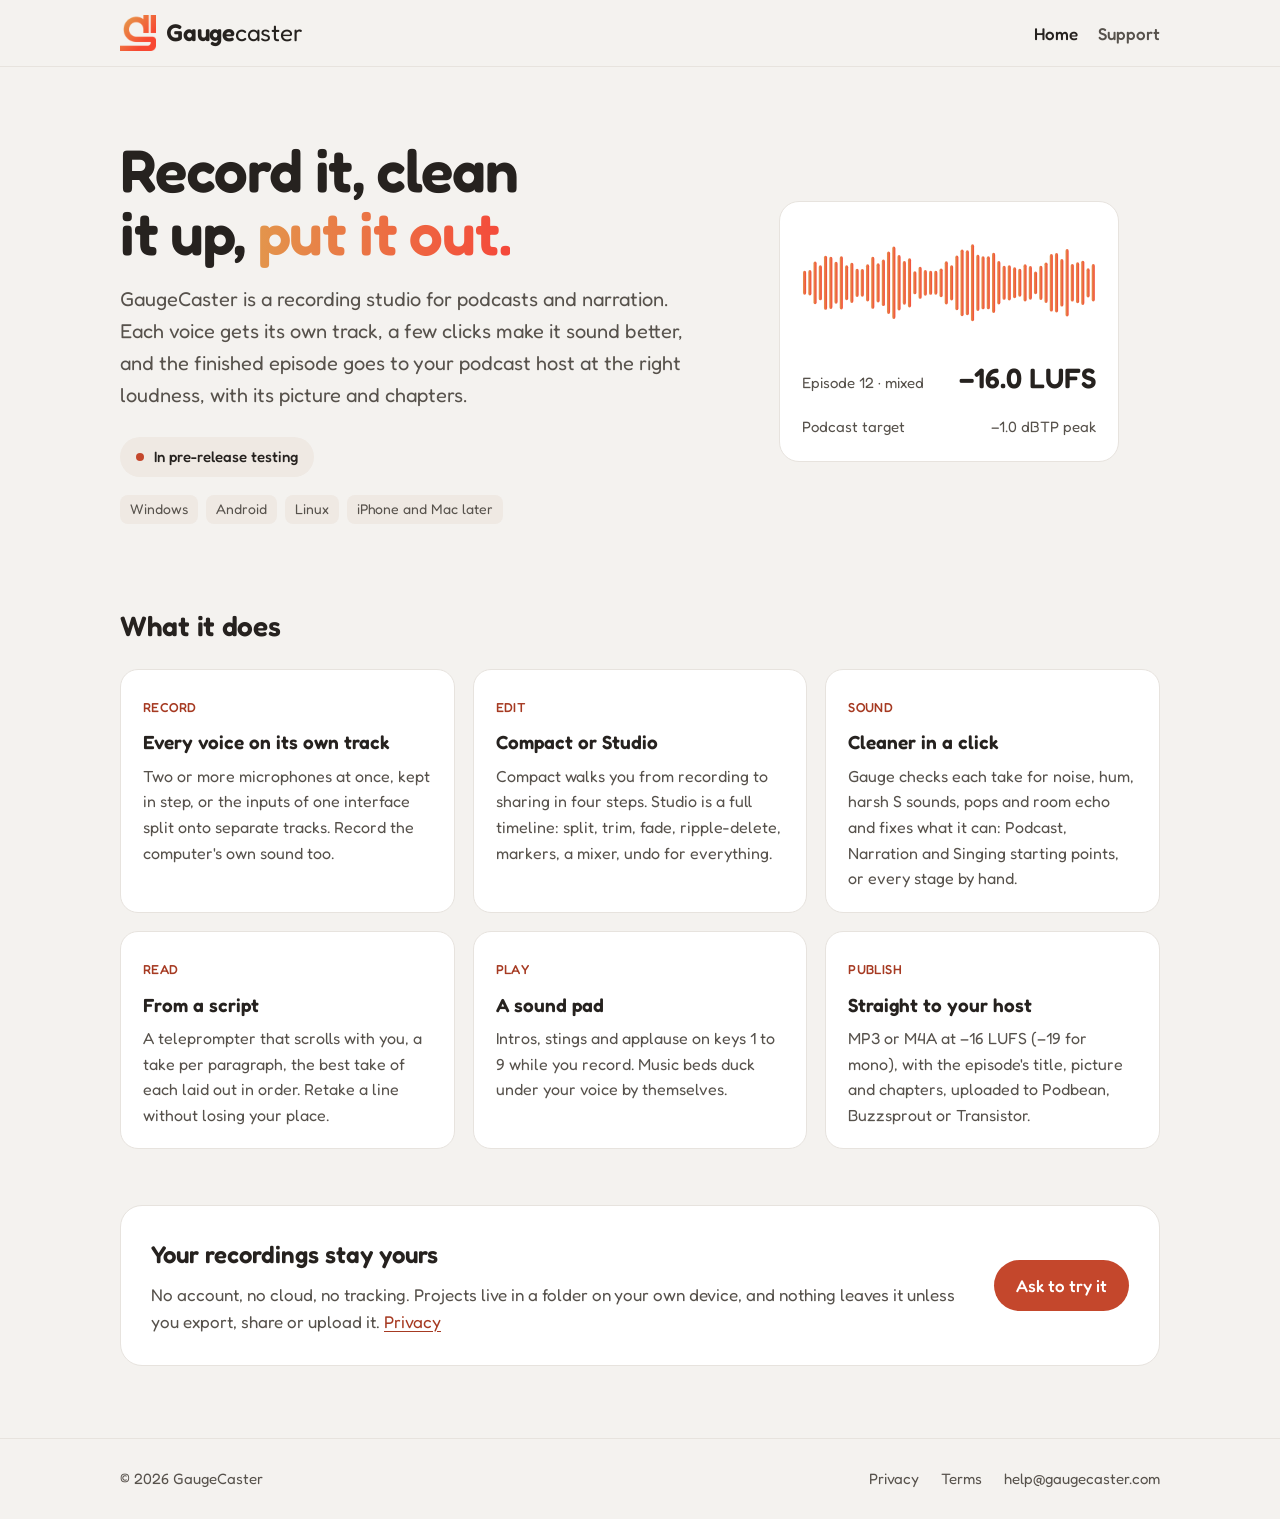
==== index.html @ e05e751f "GaugeCaster's website: home, privacy, terms, support Co-Authored-By: Claude Opus 5.5 <noreply@anthro" ====
<!doctype html>
<html lang="en">
<head>
<meta charset="utf-8">
<meta name="viewport" content="width=device-width, initial-scale=1, viewport-fit=cover">
<title>GaugeCaster</title>
<meta name="description" content="GaugeCaster records, edits and publishes podcasts and narration on Windows, Android and Linux.">
<meta name="color-scheme" content="light dark">
<meta name="theme-color" content="#F4F2EF" media="(prefers-color-scheme: light)">
<meta name="theme-color" content="#1F1C1A" media="(prefers-color-scheme: dark)">
<meta property="og:title" content="GaugeCaster">
<meta property="og:description" content="GaugeCaster records, edits and publishes podcasts and narration on Windows, Android and Linux.">
<meta property="og:image" content="https://www.gaugecaster.com/img/icon-512.png">
<link rel="icon" type="image/png" sizes="32x32" href="/img/favicon-32.png">
<link rel="apple-touch-icon" href="/img/apple-touch-icon.png">
<link rel="preload" href="/fonts/Fredoka-Medium.ttf" as="font" type="font/ttf" crossorigin>
<link rel="stylesheet" href="/style.css">
</head>
<body>
<header class="top">
  <div class="wrap top-row">
    <a class="brand" href="/" aria-label="GaugeCaster, home">
      <img src="/img/mark-96.png" width="36" height="36" alt="">
      <span class="word"><b>Gauge</b>caster</span>
    </a>
    <nav class="nav">
      <a href="/" data-nav="home" aria-current="page">Home</a>
      <a href="/support.html" data-nav="support">Support</a>
    </nav>
  </div>
</header>
<main class="wrap">
<section class="hero">
  <div>
    <h1>Record it, clean it up, <em>put it out.</em></h1>
    <p class="lede">GaugeCaster is a recording studio for podcasts and narration. Each voice gets its own track, a few clicks make it sound better, and the finished episode goes to your podcast host at the right loudness, with its picture and chapters.</p>
    <span class="status">In pre-release testing</span>
    <div class="platforms"><span>Windows</span><span>Android</span><span>Linux</span><span>iPhone and Mac later</span></div>
  </div>
  <div class="hero-art">
    <div class="meter">
      <svg viewBox="0 0 300 120" role="img" aria-label="A waveform of a voice track"><defs><linearGradient id="g" x1="0" x2="1"><stop offset="0" stop-color="#E3954C"/><stop offset="1" stop-color="#F5483A"/></linearGradient></defs><g fill="url(#g)"><rect x="1.0" y="47.8" width="3.2" height="24.4" rx="2"/><rect x="6.4" y="47.0" width="3.2" height="26.0" rx="2"/><rect x="11.7" y="38.3" width="3.2" height="43.5" rx="2"/><rect x="17.1" y="42.0" width="3.2" height="35.9" rx="2"/><rect x="22.4" y="32.3" width="3.2" height="55.3" rx="2"/><rect x="27.8" y="33.4" width="3.2" height="53.3" rx="2"/><rect x="33.1" y="38.5" width="3.2" height="42.9" rx="2"/><rect x="38.5" y="32.8" width="3.2" height="54.5" rx="2"/><rect x="43.9" y="42.2" width="3.2" height="35.5" rx="2"/><rect x="49.2" y="39.5" width="3.2" height="41.0" rx="2"/><rect x="54.6" y="45.6" width="3.2" height="28.8" rx="2"/><rect x="59.9" y="45.8" width="3.2" height="28.4" rx="2"/><rect x="65.3" y="41.1" width="3.2" height="37.9" rx="2"/><rect x="70.6" y="33.4" width="3.2" height="53.2" rx="2"/><rect x="76.0" y="40.1" width="3.2" height="39.9" rx="2"/><rect x="81.4" y="36.3" width="3.2" height="47.5" rx="2"/><rect x="86.7" y="28.1" width="3.2" height="63.8" rx="2"/><rect x="92.1" y="23.0" width="3.2" height="73.9" rx="2"/><rect x="97.4" y="31.6" width="3.2" height="56.7" rx="2"/><rect x="102.8" y="37.8" width="3.2" height="44.5" rx="2"/><rect x="108.1" y="34.9" width="3.2" height="50.3" rx="2"/><rect x="113.5" y="48.1" width="3.2" height="23.7" rx="2"/><rect x="118.9" y="43.6" width="3.2" height="32.8" rx="2"/><rect x="124.2" y="46.9" width="3.2" height="26.2" rx="2"/><rect x="129.6" y="47.8" width="3.2" height="24.5" rx="2"/><rect x="134.9" y="47.8" width="3.2" height="24.4" rx="2"/><rect x="140.3" y="45.3" width="3.2" height="29.4" rx="2"/><rect x="145.6" y="38.0" width="3.2" height="44.1" rx="2"/><rect x="151.0" y="42.0" width="3.2" height="36.0" rx="2"/><rect x="156.4" y="32.1" width="3.2" height="55.8" rx="2"/><rect x="161.7" y="25.9" width="3.2" height="68.2" rx="2"/><rect x="167.1" y="26.9" width="3.2" height="66.1" rx="2"/><rect x="172.4" y="20.7" width="3.2" height="78.6" rx="2"/><rect x="177.8" y="31.3" width="3.2" height="57.5" rx="2"/><rect x="183.1" y="32.8" width="3.2" height="54.3" rx="2"/><rect x="188.5" y="33.0" width="3.2" height="54.1" rx="2"/><rect x="193.9" y="29.3" width="3.2" height="61.4" rx="2"/><rect x="199.2" y="37.8" width="3.2" height="44.3" rx="2"/><rect x="204.6" y="42.7" width="3.2" height="34.7" rx="2"/><rect x="209.9" y="42.0" width="3.2" height="36.1" rx="2"/><rect x="215.3" y="44.1" width="3.2" height="31.7" rx="2"/><rect x="220.6" y="45.6" width="3.2" height="28.7" rx="2"/><rect x="226.0" y="41.0" width="3.2" height="38.0" rx="2"/><rect x="231.4" y="42.8" width="3.2" height="34.5" rx="2"/><rect x="236.7" y="48.4" width="3.2" height="23.2" rx="2"/><rect x="242.1" y="42.6" width="3.2" height="34.9" rx="2"/><rect x="247.4" y="39.2" width="3.2" height="41.5" rx="2"/><rect x="252.8" y="30.7" width="3.2" height="58.7" rx="2"/><rect x="258.1" y="29.7" width="3.2" height="60.5" rx="2"/><rect x="263.5" y="35.7" width="3.2" height="48.6" rx="2"/><rect x="268.9" y="25.6" width="3.2" height="68.8" rx="2"/><rect x="274.2" y="40.7" width="3.2" height="38.5" rx="2"/><rect x="279.6" y="39.0" width="3.2" height="41.9" rx="2"/><rect x="284.9" y="37.4" width="3.2" height="45.2" rx="2"/><rect x="290.3" y="45.2" width="3.2" height="29.7" rx="2"/><rect x="295.6" y="40.9" width="3.2" height="38.2" rx="2"/></g></svg>
      <div class="row"><span>Episode 12 · mixed</span><span class="lufs">−16.0 LUFS</span></div>
      <div class="row"><span>Podcast target</span><span>−1.0 dBTP peak</span></div>
    </div>
  </div>
</section>

<h2 class="section-title">What it does</h2>
<div class="features">
  <div class="feature">
    <span class="tag">Record</span>
    <h3>Every voice on its own track</h3>
    <p>Two or more microphones at once, kept in step, or the inputs of one interface split onto separate tracks. Record the computer's own sound too.</p>
  </div>
  <div class="feature">
    <span class="tag">Edit</span>
    <h3>Compact or Studio</h3>
    <p>Compact walks you from recording to sharing in four steps. Studio is a full timeline: split, trim, fade, ripple-delete, markers, a mixer, undo for everything.</p>
  </div>
  <div class="feature">
    <span class="tag">Sound</span>
    <h3>Cleaner in a click</h3>
    <p>Gauge checks each take for noise, hum, harsh S sounds, pops and room echo and fixes what it can: Podcast, Narration and Singing starting points, or every stage by hand.</p>
  </div>
  <div class="feature">
    <span class="tag">Read</span>
    <h3>From a script</h3>
    <p>A teleprompter that scrolls with you, a take per paragraph, the best take of each laid out in order. Retake a line without losing your place.</p>
  </div>
  <div class="feature">
    <span class="tag">Play</span>
    <h3>A sound pad</h3>
    <p>Intros, stings and applause on keys 1 to 9 while you record. Music beds duck under your voice by themselves.</p>
  </div>
  <div class="feature">
    <span class="tag">Publish</span>
    <h3>Straight to your host</h3>
    <p>MP3 or M4A at −16 LUFS (−19 for mono), with the episode's title, picture and chapters, uploaded to Podbean, Buzzsprout or Transistor.</p>
  </div>
</div>

<section class="band">
  <div>
    <h2>Your recordings stay yours</h2>
    <p>No account, no cloud, no tracking. Projects live in a folder on your own device, and nothing leaves it unless you export, share or upload it. <a href="/privacy.html">Privacy</a></p>
  </div>
  <a class="button" href="/support.html">Ask to try it</a>
</section>

</main>
<footer class="foot">
  <div class="wrap foot-row">
    <span>© 2026 GaugeCaster</span>
    <nav>
      <a href="/privacy.html" data-nav="privacy">Privacy</a>
      <a href="/terms.html" data-nav="terms">Terms</a>
      <a href="/support.html">help@gaugecaster.com</a>
    </nav>
  </div>
</footer>
</body>
</html>
---- style.css ----
/* GaugeCaster's site: the app's own type (Fredoka) and colours (the warm
   neutrals of Gauge light, the logo's orange), light and dark. */

@font-face { font-family: Fredoka; src: url(/fonts/Fredoka-Regular.ttf) format("truetype"); font-weight: 400; font-display: swap; }
@font-face { font-family: Fredoka; src: url(/fonts/Fredoka-Medium.ttf) format("truetype"); font-weight: 500; font-display: swap; }
@font-face { font-family: Fredoka; src: url(/fonts/Fredoka-SemiBold.ttf) format("truetype"); font-weight: 600; font-display: swap; }

:root {
  --page: #F4F2EF;
  --card: #FFFFFF;
  --line: #E7E3DE;
  --ink: #26221F;
  --muted: #57524C;
  --brand: #C4472C;
  --brand-ink: #A63A22;
  --glow-a: #E3954C;
  --glow-b: #F5483A;
  --wave: #E2D9D0;
  --chip: #EFE9E3;
  color-scheme: light;
}
@media (prefers-color-scheme: dark) {
  :root {
    --page: #1F1C1A;
    --card: #2A2623;
    --line: #3A3531;
    --ink: #F4EFEA;
    --muted: #BDB4AB;
    --brand: #F2A065;
    --brand-ink: #F7B583;
    --wave: #3D3631;
    --chip: #34302C;
    color-scheme: dark;
  }
}

* { box-sizing: border-box; }
html { -webkit-text-size-adjust: 100%; }
body {
  margin: 0;
  background: var(--page);
  color: var(--ink);
  font: 400 17px/1.6 Fredoka, "Segoe UI", system-ui, -apple-system, Roboto, sans-serif;
  padding-top: env(safe-area-inset-top, 0px);
  padding-bottom: env(safe-area-inset-bottom, 0px);
}
img { max-width: 100%; height: auto; }
a { color: var(--brand-ink); text-underline-offset: 3px; }
a:hover { color: var(--brand); }

.wrap {
  width: 100%;
  max-width: 1080px;
  margin: 0 auto;
  padding-left: max(20px, env(safe-area-inset-left, 0px));
  padding-right: max(20px, env(safe-area-inset-right, 0px));
}

/* Header and footer */
.top { border-bottom: 1px solid var(--line); }
.top-row { display: flex; align-items: center; justify-content: space-between; gap: 16px; padding-block: 14px; }
.brand { display: flex; align-items: center; gap: 10px; text-decoration: none; color: var(--ink); }
.word { font-size: 24px; font-weight: 400; letter-spacing: -0.01em; }
.word b { font-weight: 600; }
.nav { display: flex; gap: 20px; font-weight: 500; }
.nav a, .foot a { text-decoration: none; color: var(--muted); }
.nav a:hover, .foot a:hover { color: var(--ink); }
.nav a[aria-current], .foot a[aria-current] { color: var(--ink); }
.foot { border-top: 1px solid var(--line); margin-top: 72px; color: var(--muted); font-size: 15px; }
.foot-row { display: flex; flex-wrap: wrap; justify-content: space-between; gap: 12px 24px; padding-block: 28px; }
.foot nav { display: flex; flex-wrap: wrap; gap: 8px 22px; }

/* Home */
.hero { display: grid; grid-template-columns: minmax(0, 1.15fr) minmax(0, 0.85fr); gap: 48px; align-items: center; padding-block: 72px 56px; }
.hero h1 { font-size: clamp(38px, 6vw, 60px); line-height: 1.05; font-weight: 600; letter-spacing: -0.02em; margin: 0 0 18px; text-wrap: balance; }
.hero h1 em { font-style: normal; background: linear-gradient(90deg, var(--glow-a), var(--glow-b)); -webkit-background-clip: text; background-clip: text; color: transparent; }
.lede { font-size: 20px; color: var(--muted); max-width: 34em; margin: 0 0 26px; }
.status { display: inline-flex; align-items: center; gap: 10px; background: var(--chip); border-radius: 999px; padding: 8px 16px; font-weight: 500; font-size: 15px; }
.status::before { content: ""; width: 8px; height: 8px; border-radius: 50%; background: var(--brand); }
.hero-art { justify-self: center; width: min(100%, 340px); }

.meter { background: var(--card); border: 1px solid var(--line); border-radius: 20px; padding: 22px; }
.meter svg { display: block; width: 100%; height: auto; }
.meter .row { display: flex; justify-content: space-between; align-items: baseline; margin-top: 14px; font-size: 15px; color: var(--muted); }
.meter .lufs { font-size: 28px; font-weight: 600; color: var(--ink); font-variant-numeric: tabular-nums; }

.section-title { font-size: 28px; font-weight: 600; margin: 24px 0 20px; letter-spacing: -0.01em; }
.features { display: grid; grid-template-columns: repeat(3, minmax(0, 1fr)); gap: 18px; }
.feature { background: var(--card); border: 1px solid var(--line); border-radius: 18px; padding: 22px 22px 20px; min-width: 0; }
.feature h3 { margin: 0 0 6px; font-size: 19px; font-weight: 600; }
.feature p { margin: 0; color: var(--muted); font-size: 16px; }
.feature .tag { display: inline-block; font-size: 13px; font-weight: 500; letter-spacing: 0.03em; text-transform: uppercase; color: var(--brand-ink); margin-bottom: 10px; }

.band { margin-top: 56px; background: var(--card); border: 1px solid var(--line); border-radius: 22px; padding: 30px; display: grid; grid-template-columns: minmax(0, 1fr) auto; gap: 20px 32px; align-items: center; }
.band h2 { margin: 0 0 6px; font-size: 24px; font-weight: 600; }
.band p { margin: 0; color: var(--muted); }
.button { display: inline-block; text-decoration: none; background: var(--brand); color: #fff; font-weight: 500; padding: 12px 22px; border-radius: 999px; white-space: nowrap; }
.button:hover { color: #fff; filter: brightness(1.08); }
@media (prefers-color-scheme: dark) { .button, .button:hover { color: #241510; } }

.platforms { display: flex; flex-wrap: wrap; gap: 8px; margin-top: 18px; }
.platforms span { background: var(--chip); border-radius: 8px; padding: 3px 10px; font-size: 14px; color: var(--muted); }

/* Documents: privacy, terms, support */
.doc { max-width: 44em; padding-top: 48px; }
.doc h1 { font-size: clamp(32px, 5vw, 44px); font-weight: 600; letter-spacing: -0.02em; margin: 0 0 8px; }
.doc h2 { font-size: 21px; font-weight: 600; margin: 34px 0 6px; }
.doc p, .doc li { color: var(--ink); }
.doc .updated, .doc .draft { color: var(--muted); font-size: 15px; }
.doc .draft { background: var(--chip); border-radius: 12px; padding: 12px 16px; }
.doc ul { padding-left: 1.2em; }
.doc li { margin: 4px 0; }
.mail { font-size: 24px; font-weight: 500; }

@media (max-width: 820px) {
  .hero { grid-template-columns: minmax(0, 1fr); padding-block: 44px 32px; gap: 32px; }
  .hero-art { justify-self: stretch; width: 100%; }
  .features { grid-template-columns: minmax(0, 1fr); }
  .band { grid-template-columns: minmax(0, 1fr); }
}
@media (max-width: 420px) {
  .word { font-size: 21px; }
  .nav { gap: 14px; }
}
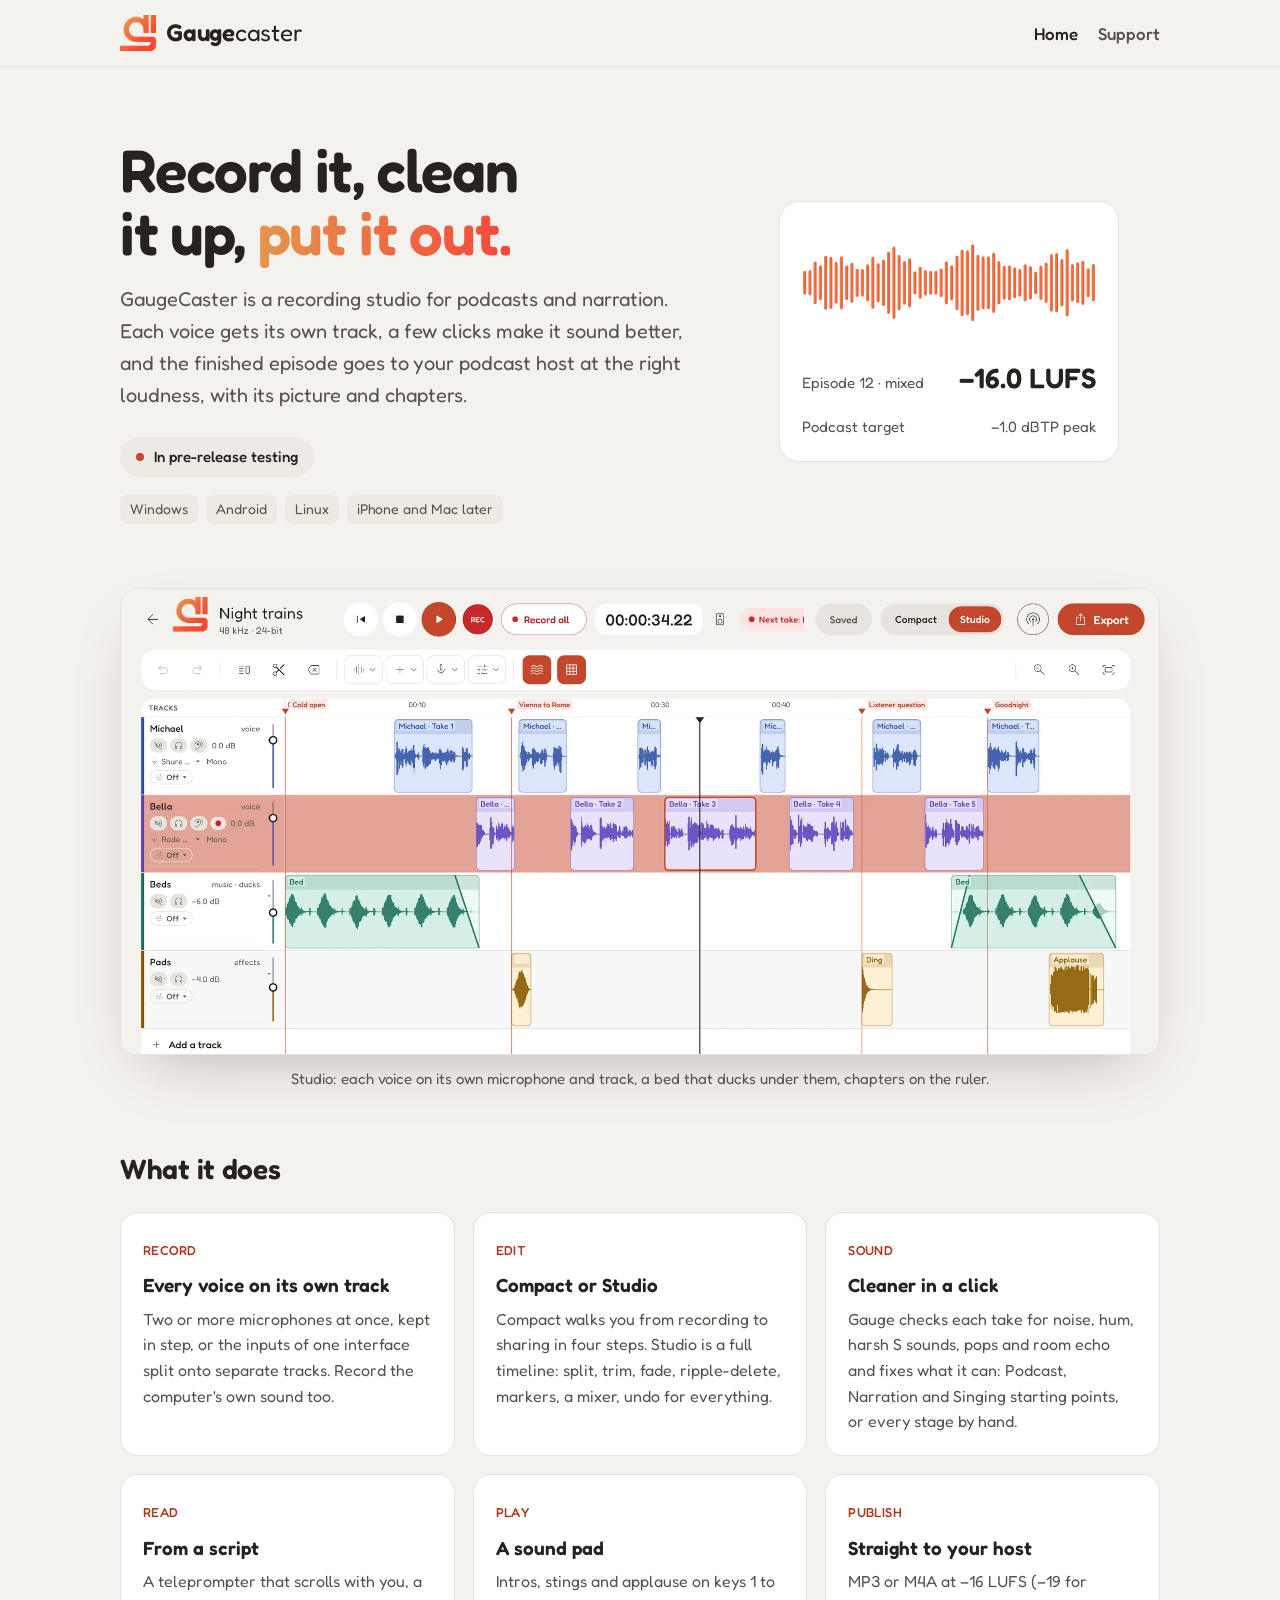
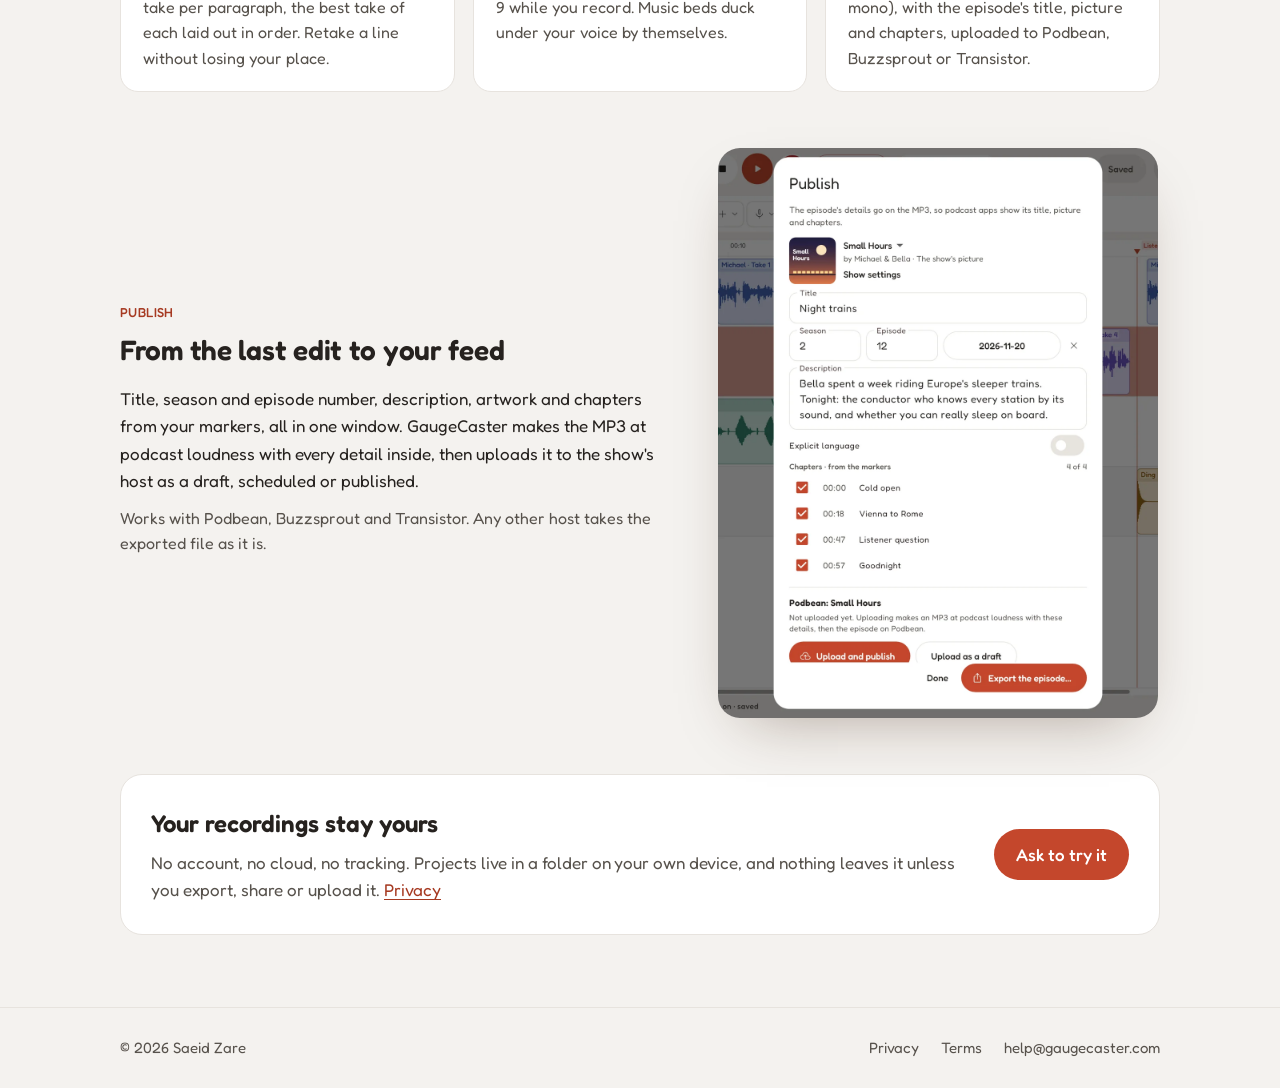
==== commit 92fdfd3b: "Screenshots of Studio and Publish; Saeid Zare as the maker Co-Authored-By: Claude Opus 5.5 <noreply@" ====
--- a/index.html
+++ b/index.html
@@ -46,6 +46,11 @@
   </div>
 </section>
 
+<figure class="shot">
+  <img src="/img/studio.webp" width="2000" height="896" alt="GaugeCaster's Studio view: a two-person episode on four tracks, Michael and Bella on their own microphones, a music bed that ducks under them, sound pad hits, and chapters on the ruler.">
+  <figcaption>Studio: each voice on its own microphone and track, a bed that ducks under them, chapters on the ruler.</figcaption>
+</figure>
+
 <h2 class="section-title">What it does</h2>
 <div class="features">
   <div class="feature">
@@ -80,6 +85,16 @@
   </div>
 </div>
 
+<section class="split">
+  <div class="split-text">
+    <span class="tag">Publish</span>
+    <h2>From the last edit to your feed</h2>
+    <p>Title, season and episode number, description, artwork and chapters from your markers, all in one window. GaugeCaster makes the MP3 at podcast loudness with every detail inside, then uploads it to the show's host as a draft, scheduled or published.</p>
+    <p class="muted">Works with Podbean, Buzzsprout and Transistor. Any other host takes the exported file as it is.</p>
+  </div>
+  <img class="split-shot" src="/img/publish.webp" width="1100" height="1424" alt="The Publish window: the show's picture, the episode's title, season, number, date and description, four chapters ticked, and Upload and publish to Podbean.">
+</section>
+
 <section class="band">
   <div>
     <h2>Your recordings stay yours</h2>
@@ -91,7 +106,7 @@
 </main>
 <footer class="foot">
   <div class="wrap foot-row">
-    <span>© 2026 GaugeCaster</span>
+    <span>© 2026 Saeid Zare</span>
     <nav>
       <a href="/privacy.html" data-nav="privacy">Privacy</a>
       <a href="/terms.html" data-nav="terms">Terms</a>
--- a/style.css
+++ b/style.css
@@ -101,6 +101,17 @@
 .platforms { display: flex; flex-wrap: wrap; gap: 8px; margin-top: 18px; }
 .platforms span { background: var(--chip); border-radius: 8px; padding: 3px 10px; font-size: 14px; color: var(--muted); }
 
+/* Screenshots */
+.shot { margin: 8px 0 56px; }
+.shot img { display: block; width: 100%; height: auto; border-radius: 16px; border: 1px solid var(--line); box-shadow: 0 24px 60px -28px rgba(60, 30, 10, 0.35); }
+.shot figcaption { color: var(--muted); font-size: 15px; margin-top: 12px; text-align: center; }
+.split { margin-top: 56px; display: grid; grid-template-columns: minmax(0, 1fr) minmax(0, 0.8fr); gap: 40px; align-items: center; }
+.split h2 { font-size: 28px; font-weight: 600; margin: 4px 0 12px; letter-spacing: -0.01em; text-wrap: balance; }
+.split p { margin: 0 0 12px; }
+.split .muted { color: var(--muted); font-size: 16px; }
+.split .tag { font-size: 13px; font-weight: 500; letter-spacing: 0.03em; text-transform: uppercase; color: var(--brand-ink); }
+.split-shot { width: 100%; max-width: 440px; justify-self: center; height: auto; border-radius: 22px; box-shadow: 0 24px 60px -28px rgba(60, 30, 10, 0.4); }
+
 /* Documents: privacy, terms, support */
 .doc { max-width: 44em; padding-top: 48px; }
 .doc h1 { font-size: clamp(32px, 5vw, 44px); font-weight: 600; letter-spacing: -0.02em; margin: 0 0 8px; }
@@ -117,6 +128,7 @@
   .hero-art { justify-self: stretch; width: 100%; }
   .features { grid-template-columns: minmax(0, 1fr); }
   .band { grid-template-columns: minmax(0, 1fr); }
+  .split { grid-template-columns: minmax(0, 1fr); }
 }
 @media (max-width: 420px) {
   .word { font-size: 21px; }
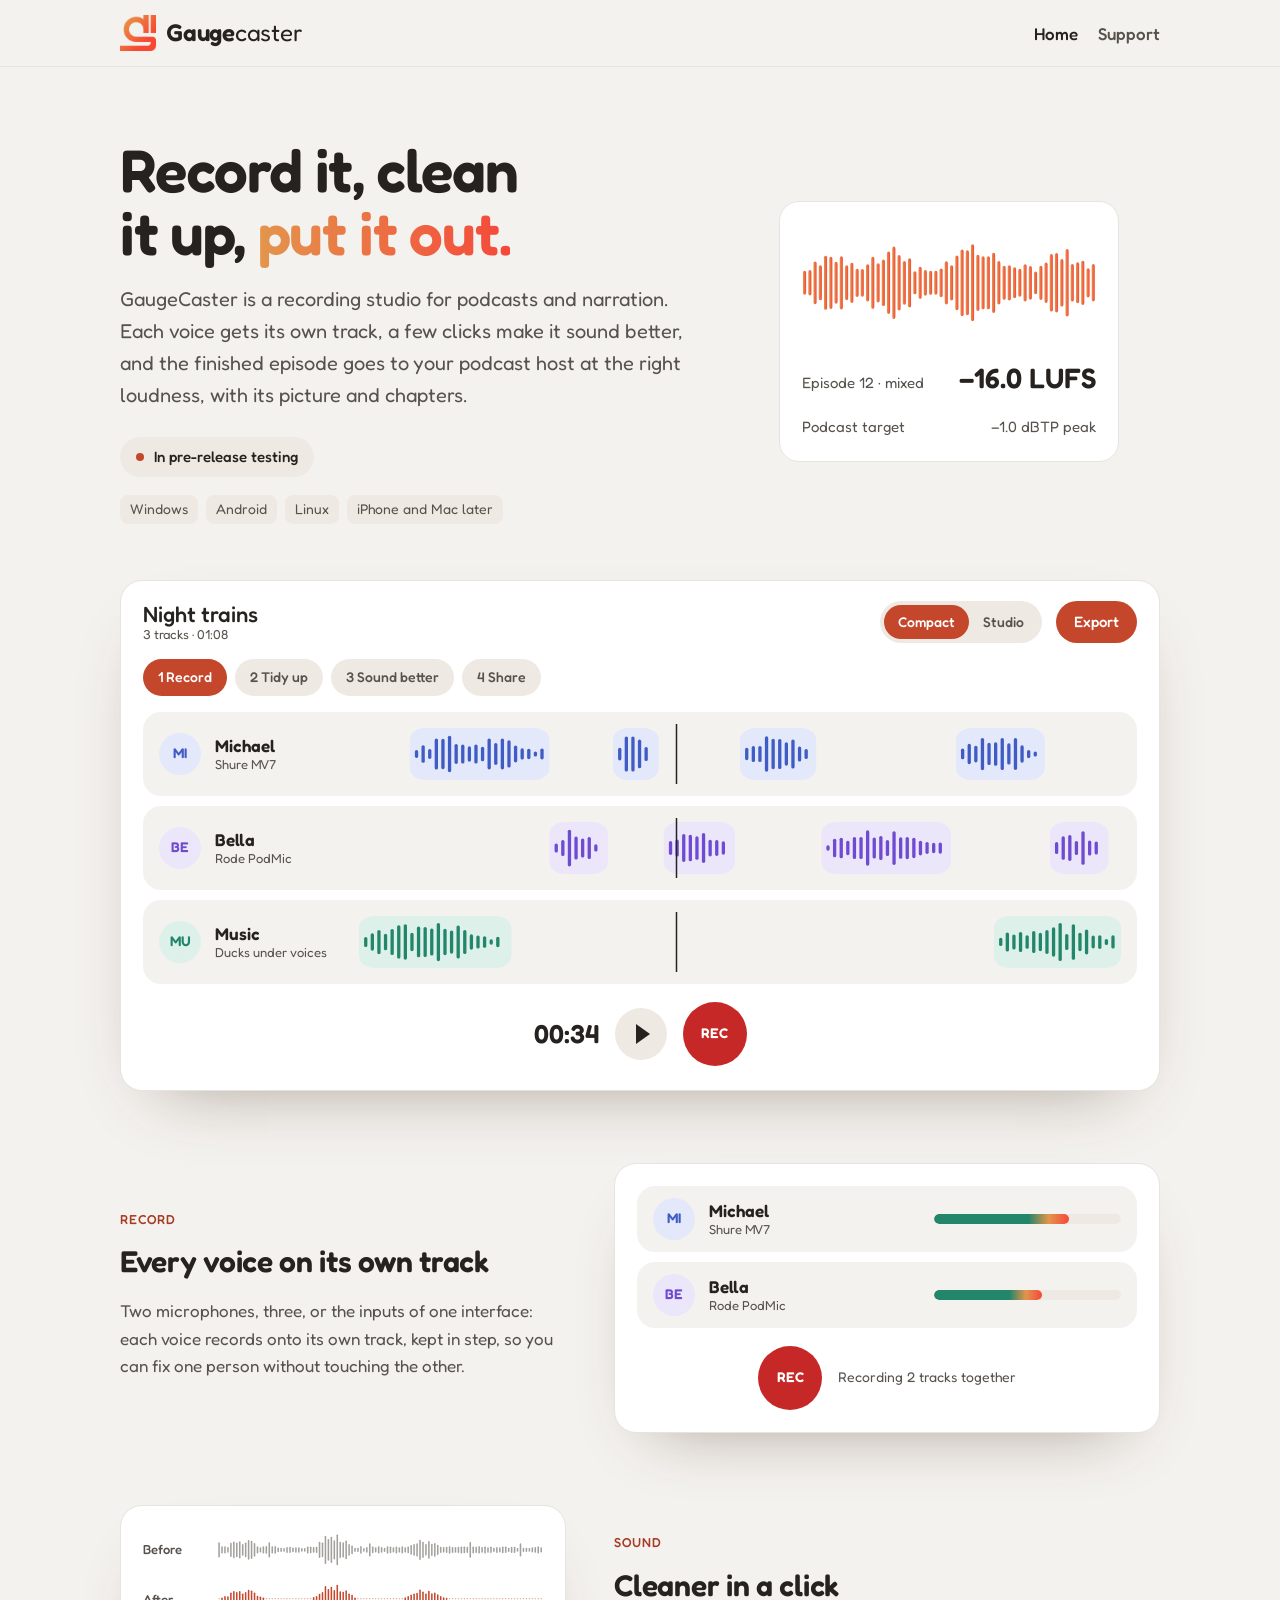
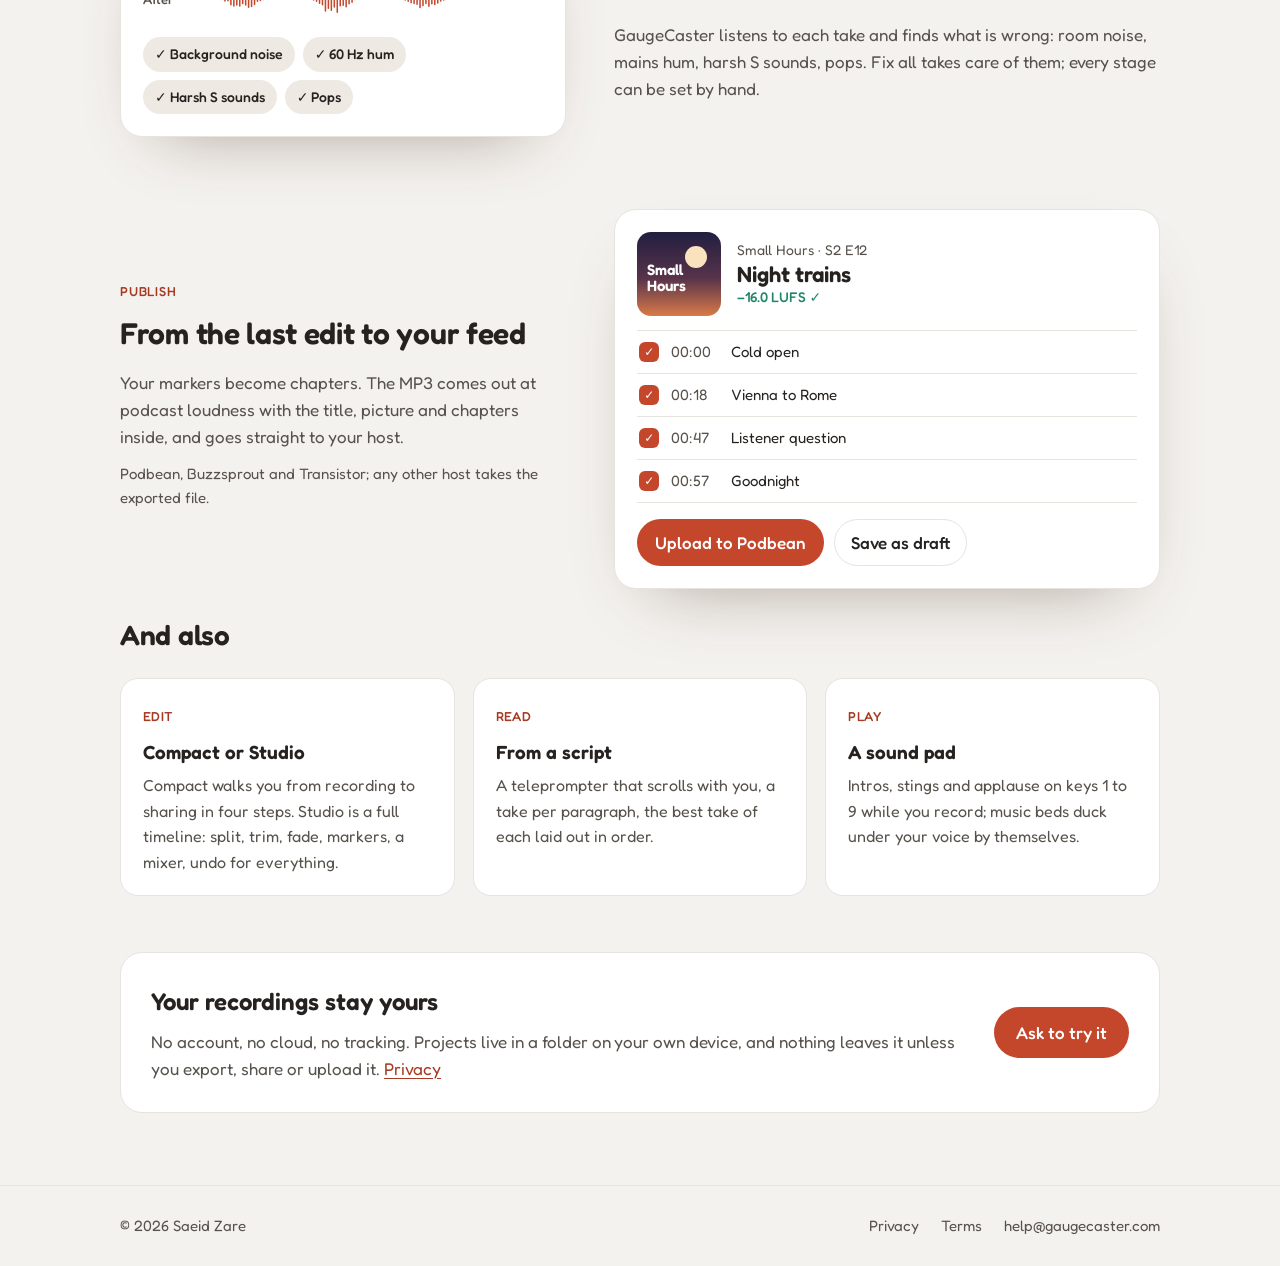
==== commit 307a0131: "Drawn pictures of the app instead of screenshots; Compact first; scroll effects Co-Authored-By: Clau" ====
--- a/index.html
+++ b/index.html
@@ -15,6 +15,7 @@
 <link rel="apple-touch-icon" href="/img/apple-touch-icon.png">
 <link rel="preload" href="/fonts/Fredoka-Medium.ttf" as="font" type="font/ttf" crossorigin>
 <link rel="stylesheet" href="/style.css">
+<script>document.documentElement.classList.add('js');</script>
 </head>
 <body>
 <header class="top">
@@ -40,62 +41,81 @@
   <div class="hero-art">
     <div class="meter">
       <svg viewBox="0 0 300 120" role="img" aria-label="A waveform of a voice track"><defs><linearGradient id="g" x1="0" x2="1"><stop offset="0" stop-color="#E3954C"/><stop offset="1" stop-color="#F5483A"/></linearGradient></defs><g fill="url(#g)"><rect x="1.0" y="47.8" width="3.2" height="24.4" rx="2"/><rect x="6.4" y="47.0" width="3.2" height="26.0" rx="2"/><rect x="11.7" y="38.3" width="3.2" height="43.5" rx="2"/><rect x="17.1" y="42.0" width="3.2" height="35.9" rx="2"/><rect x="22.4" y="32.3" width="3.2" height="55.3" rx="2"/><rect x="27.8" y="33.4" width="3.2" height="53.3" rx="2"/><rect x="33.1" y="38.5" width="3.2" height="42.9" rx="2"/><rect x="38.5" y="32.8" width="3.2" height="54.5" rx="2"/><rect x="43.9" y="42.2" width="3.2" height="35.5" rx="2"/><rect x="49.2" y="39.5" width="3.2" height="41.0" rx="2"/><rect x="54.6" y="45.6" width="3.2" height="28.8" rx="2"/><rect x="59.9" y="45.8" width="3.2" height="28.4" rx="2"/><rect x="65.3" y="41.1" width="3.2" height="37.9" rx="2"/><rect x="70.6" y="33.4" width="3.2" height="53.2" rx="2"/><rect x="76.0" y="40.1" width="3.2" height="39.9" rx="2"/><rect x="81.4" y="36.3" width="3.2" height="47.5" rx="2"/><rect x="86.7" y="28.1" width="3.2" height="63.8" rx="2"/><rect x="92.1" y="23.0" width="3.2" height="73.9" rx="2"/><rect x="97.4" y="31.6" width="3.2" height="56.7" rx="2"/><rect x="102.8" y="37.8" width="3.2" height="44.5" rx="2"/><rect x="108.1" y="34.9" width="3.2" height="50.3" rx="2"/><rect x="113.5" y="48.1" width="3.2" height="23.7" rx="2"/><rect x="118.9" y="43.6" width="3.2" height="32.8" rx="2"/><rect x="124.2" y="46.9" width="3.2" height="26.2" rx="2"/><rect x="129.6" y="47.8" width="3.2" height="24.5" rx="2"/><rect x="134.9" y="47.8" width="3.2" height="24.4" rx="2"/><rect x="140.3" y="45.3" width="3.2" height="29.4" rx="2"/><rect x="145.6" y="38.0" width="3.2" height="44.1" rx="2"/><rect x="151.0" y="42.0" width="3.2" height="36.0" rx="2"/><rect x="156.4" y="32.1" width="3.2" height="55.8" rx="2"/><rect x="161.7" y="25.9" width="3.2" height="68.2" rx="2"/><rect x="167.1" y="26.9" width="3.2" height="66.1" rx="2"/><rect x="172.4" y="20.7" width="3.2" height="78.6" rx="2"/><rect x="177.8" y="31.3" width="3.2" height="57.5" rx="2"/><rect x="183.1" y="32.8" width="3.2" height="54.3" rx="2"/><rect x="188.5" y="33.0" width="3.2" height="54.1" rx="2"/><rect x="193.9" y="29.3" width="3.2" height="61.4" rx="2"/><rect x="199.2" y="37.8" width="3.2" height="44.3" rx="2"/><rect x="204.6" y="42.7" width="3.2" height="34.7" rx="2"/><rect x="209.9" y="42.0" width="3.2" height="36.1" rx="2"/><rect x="215.3" y="44.1" width="3.2" height="31.7" rx="2"/><rect x="220.6" y="45.6" width="3.2" height="28.7" rx="2"/><rect x="226.0" y="41.0" width="3.2" height="38.0" rx="2"/><rect x="231.4" y="42.8" width="3.2" height="34.5" rx="2"/><rect x="236.7" y="48.4" width="3.2" height="23.2" rx="2"/><rect x="242.1" y="42.6" width="3.2" height="34.9" rx="2"/><rect x="247.4" y="39.2" width="3.2" height="41.5" rx="2"/><rect x="252.8" y="30.7" width="3.2" height="58.7" rx="2"/><rect x="258.1" y="29.7" width="3.2" height="60.5" rx="2"/><rect x="263.5" y="35.7" width="3.2" height="48.6" rx="2"/><rect x="268.9" y="25.6" width="3.2" height="68.8" rx="2"/><rect x="274.2" y="40.7" width="3.2" height="38.5" rx="2"/><rect x="279.6" y="39.0" width="3.2" height="41.9" rx="2"/><rect x="284.9" y="37.4" width="3.2" height="45.2" rx="2"/><rect x="290.3" y="45.2" width="3.2" height="29.7" rx="2"/><rect x="295.6" y="40.9" width="3.2" height="38.2" rx="2"/></g></svg>
-      <div class="row"><span>Episode 12 · mixed</span><span class="lufs">−16.0 LUFS</span></div>
-      <div class="row"><span>Podcast target</span><span>−1.0 dBTP peak</span></div>
+      <div class="row-m"><span>Episode 12 · mixed</span><span class="lufs-big">−16.0 LUFS</span></div>
+      <div class="row-m"><span>Podcast target</span><span>−1.0 dBTP peak</span></div>
     </div>
   </div>
 </section>
 
-<figure class="shot">
-  <img src="/img/studio.webp" width="2000" height="896" alt="GaugeCaster's Studio view: a two-person episode on four tracks, Michael and Bella on their own microphones, a music bed that ducks under them, sound pad hits, and chapters on the ruler.">
-  <figcaption>Studio: each voice on its own microphone and track, a bed that ducks under them, chapters on the ruler.</figcaption>
+<figure class="mock mock-compact mock-hero-shot reveal" role="img" aria-label="A drawing of GaugeCaster's Compact view: four steps, Michael, Bella and the music on their own tracks, and the player with REC.">
+  <div class="bar"><span class="title"><b>Night trains</b><small>3 tracks · 01:08</small></span><span class="views"><span class="on">Compact</span><span>Studio</span></span><span class="export">Export</span></div>
+  <div class="steps"><span class="on">1 Record</span><span>2 Tidy up</span><span>3 Sound better</span><span>4 Share</span></div>
+  <div class="row v1"><span class="avatar">MI</span><span class="who"><b>Michael</b><small>Shure MV7</small></span><svg class="row-wave" viewBox="0 0 600 60" preserveAspectRatio="none" aria-hidden="true"><g class="v1"><rect class="clip" x="40" y="4" width="110" height="52" rx="12"/><g class="wave"><rect x="44.0" y="26.1" width="2.6" height="7.8" rx="1.6"/><rect x="49.2" y="21.2" width="2.6" height="17.6" rx="1.6"/><rect x="54.4" y="25.0" width="2.6" height="9.9" rx="1.6"/><rect x="59.6" y="14.4" width="2.6" height="31.2" rx="1.6"/><rect x="64.8" y="14.8" width="2.6" height="30.4" rx="1.6"/><rect x="70.0" y="11.7" width="2.6" height="36.5" rx="1.6"/><rect x="75.2" y="20.0" width="2.6" height="19.9" rx="1.6"/><rect x="80.4" y="20.6" width="2.6" height="18.9" rx="1.6"/><rect x="85.6" y="22.3" width="2.6" height="15.4" rx="1.6"/><rect x="90.8" y="20.5" width="2.6" height="19.0" rx="1.6"/><rect x="96.0" y="22.8" width="2.6" height="14.5" rx="1.6"/><rect x="101.2" y="14.6" width="2.6" height="30.8" rx="1.6"/><rect x="106.4" y="19.1" width="2.6" height="21.8" rx="1.6"/><rect x="111.6" y="14.6" width="2.6" height="30.8" rx="1.6"/><rect x="116.8" y="16.3" width="2.6" height="27.3" rx="1.6"/><rect x="122.0" y="21.6" width="2.6" height="16.8" rx="1.6"/><rect x="127.2" y="24.3" width="2.6" height="11.3" rx="1.6"/><rect x="132.4" y="24.7" width="2.6" height="10.5" rx="1.6"/><rect x="137.6" y="27.4" width="2.6" height="5.2" rx="1.6"/><rect x="142.8" y="24.6" width="2.6" height="10.8" rx="1.6"/></g><rect class="clip" x="200" y="4" width="36" height="52" rx="12"/><g class="wave"><rect x="204.0" y="23.7" width="2.6" height="12.7" rx="1.6"/><rect x="209.2" y="12.4" width="2.6" height="35.2" rx="1.6"/><rect x="214.4" y="12.4" width="2.6" height="35.2" rx="1.6"/><rect x="219.6" y="15.6" width="2.6" height="28.7" rx="1.6"/><rect x="224.8" y="23.0" width="2.6" height="14.0" rx="1.6"/></g><rect class="clip" x="300" y="4" width="60" height="52" rx="12"/><g class="wave"><rect x="304.0" y="23.7" width="2.6" height="12.5" rx="1.6"/><rect x="309.2" y="22.1" width="2.6" height="15.9" rx="1.6"/><rect x="314.4" y="22.0" width="2.6" height="16.1" rx="1.6"/><rect x="319.6" y="12.3" width="2.6" height="35.4" rx="1.6"/><rect x="324.8" y="14.8" width="2.6" height="30.4" rx="1.6"/><rect x="330.0" y="14.9" width="2.6" height="30.1" rx="1.6"/><rect x="335.2" y="18.3" width="2.6" height="23.4" rx="1.6"/><rect x="340.4" y="15.4" width="2.6" height="29.2" rx="1.6"/><rect x="345.6" y="22.5" width="2.6" height="15.0" rx="1.6"/><rect x="350.8" y="24.9" width="2.6" height="10.2" rx="1.6"/></g><rect class="clip" x="470" y="4" width="70" height="52" rx="12"/><g class="wave"><rect x="474.0" y="24.6" width="2.6" height="10.7" rx="1.6"/><rect x="479.2" y="19.8" width="2.6" height="20.4" rx="1.6"/><rect x="484.4" y="21.7" width="2.6" height="16.7" rx="1.6"/><rect x="489.6" y="13.9" width="2.6" height="32.3" rx="1.6"/><rect x="494.8" y="18.8" width="2.6" height="22.3" rx="1.6"/><rect x="500.0" y="18.3" width="2.6" height="23.5" rx="1.6"/><rect x="505.2" y="14.0" width="2.6" height="32.0" rx="1.6"/><rect x="510.4" y="19.3" width="2.6" height="21.3" rx="1.6"/><rect x="515.6" y="14.1" width="2.6" height="31.8" rx="1.6"/><rect x="520.8" y="21.3" width="2.6" height="17.4" rx="1.6"/><rect x="526.0" y="25.9" width="2.6" height="8.3" rx="1.6"/><rect x="531.2" y="27.5" width="2.6" height="5.1" rx="1.6"/></g><line class="ph" x1="250" y1="0" x2="250" y2="60"/></g></svg></div>
+  <div class="row v2"><span class="avatar">BE</span><span class="who"><b>Bella</b><small>Rode PodMic</small></span><svg class="row-wave" viewBox="0 0 600 60" preserveAspectRatio="none" aria-hidden="true"><g class="v2"><rect class="clip" x="150" y="4" width="46" height="52" rx="12"/><g class="wave"><rect x="154.0" y="25.5" width="2.6" height="9.0" rx="1.6"/><rect x="159.2" y="22.0" width="2.6" height="16.1" rx="1.6"/><rect x="164.4" y="11.7" width="2.6" height="36.7" rx="1.6"/><rect x="169.6" y="18.5" width="2.6" height="23.0" rx="1.6"/><rect x="174.8" y="20.4" width="2.6" height="19.1" rx="1.6"/><rect x="180.0" y="19.0" width="2.6" height="22.0" rx="1.6"/><rect x="185.2" y="26.3" width="2.6" height="7.3" rx="1.6"/></g><rect class="clip" x="240" y="4" width="56" height="52" rx="12"/><g class="wave"><rect x="244.0" y="23.1" width="2.6" height="13.8" rx="1.6"/><rect x="249.2" y="21.4" width="2.6" height="17.2" rx="1.6"/><rect x="254.4" y="16.0" width="2.6" height="27.9" rx="1.6"/><rect x="259.6" y="16.7" width="2.6" height="26.6" rx="1.6"/><rect x="264.8" y="18.3" width="2.6" height="23.5" rx="1.6"/><rect x="270.0" y="15.1" width="2.6" height="29.8" rx="1.6"/><rect x="275.2" y="21.7" width="2.6" height="16.7" rx="1.6"/><rect x="280.4" y="22.1" width="2.6" height="15.8" rx="1.6"/><rect x="285.6" y="23.3" width="2.6" height="13.4" rx="1.6"/></g><rect class="clip" x="364" y="4" width="102" height="52" rx="12"/><g class="wave"><rect x="368.0" y="27.3" width="2.6" height="5.4" rx="1.6"/><rect x="373.2" y="20.7" width="2.6" height="18.6" rx="1.6"/><rect x="378.4" y="19.7" width="2.6" height="20.6" rx="1.6"/><rect x="383.6" y="22.8" width="2.6" height="14.4" rx="1.6"/><rect x="388.8" y="19.0" width="2.6" height="22.1" rx="1.6"/><rect x="394.0" y="18.9" width="2.6" height="22.2" rx="1.6"/><rect x="399.2" y="12.3" width="2.6" height="35.4" rx="1.6"/><rect x="404.4" y="19.4" width="2.6" height="21.2" rx="1.6"/><rect x="409.6" y="17.9" width="2.6" height="24.2" rx="1.6"/><rect x="414.8" y="22.0" width="2.6" height="16.1" rx="1.6"/><rect x="420.0" y="13.2" width="2.6" height="33.7" rx="1.6"/><rect x="425.2" y="19.2" width="2.6" height="21.6" rx="1.6"/><rect x="430.4" y="18.9" width="2.6" height="22.3" rx="1.6"/><rect x="435.6" y="19.7" width="2.6" height="20.5" rx="1.6"/><rect x="440.8" y="22.7" width="2.6" height="14.7" rx="1.6"/><rect x="446.0" y="24.0" width="2.6" height="11.9" rx="1.6"/><rect x="451.2" y="24.8" width="2.6" height="10.4" rx="1.6"/><rect x="456.4" y="24.4" width="2.6" height="11.3" rx="1.6"/></g><rect class="clip" x="544" y="4" width="46" height="52" rx="12"/><g class="wave"><rect x="548.0" y="24.1" width="2.6" height="11.9" rx="1.6"/><rect x="553.2" y="18.3" width="2.6" height="23.5" rx="1.6"/><rect x="558.4" y="17.1" width="2.6" height="25.8" rx="1.6"/><rect x="563.6" y="23.0" width="2.6" height="14.0" rx="1.6"/><rect x="568.8" y="13.2" width="2.6" height="33.6" rx="1.6"/><rect x="574.0" y="22.4" width="2.6" height="15.2" rx="1.6"/><rect x="579.2" y="23.4" width="2.6" height="13.2" rx="1.6"/></g><line class="ph" x1="250" y1="0" x2="250" y2="60"/></g></svg></div>
+  <div class="row mu"><span class="avatar">MU</span><span class="who"><b>Music</b><small>Ducks under voices</small></span><svg class="row-wave" viewBox="0 0 600 60" preserveAspectRatio="none" aria-hidden="true"><g class="mu"><rect class="clip" x="0" y="4" width="120" height="52" rx="12"/><g class="wave"><rect x="4.0" y="25.0" width="2.6" height="10.1" rx="1.6"/><rect x="9.2" y="21.2" width="2.6" height="17.5" rx="1.6"/><rect x="14.4" y="17.9" width="2.6" height="24.3" rx="1.6"/><rect x="19.6" y="21.8" width="2.6" height="16.5" rx="1.6"/><rect x="24.8" y="16.9" width="2.6" height="26.2" rx="1.6"/><rect x="30.0" y="13.2" width="2.6" height="33.5" rx="1.6"/><rect x="35.2" y="12.2" width="2.6" height="35.5" rx="1.6"/><rect x="40.4" y="20.8" width="2.6" height="18.4" rx="1.6"/><rect x="45.6" y="14.6" width="2.6" height="30.7" rx="1.6"/><rect x="50.8" y="15.0" width="2.6" height="30.0" rx="1.6"/><rect x="56.0" y="16.5" width="2.6" height="27.0" rx="1.6"/><rect x="61.2" y="10.9" width="2.6" height="38.3" rx="1.6"/><rect x="66.4" y="16.8" width="2.6" height="26.4" rx="1.6"/><rect x="71.6" y="18.4" width="2.6" height="23.3" rx="1.6"/><rect x="76.8" y="13.5" width="2.6" height="33.0" rx="1.6"/><rect x="82.0" y="17.9" width="2.6" height="24.1" rx="1.6"/><rect x="87.2" y="22.3" width="2.6" height="15.4" rx="1.6"/><rect x="92.4" y="23.4" width="2.6" height="13.2" rx="1.6"/><rect x="97.6" y="24.2" width="2.6" height="11.6" rx="1.6"/><rect x="102.8" y="27.3" width="2.6" height="5.4" rx="1.6"/><rect x="108.0" y="24.8" width="2.6" height="10.4" rx="1.6"/></g><rect class="clip" x="500" y="4" width="100" height="52" rx="12"/><g class="wave"><rect x="504.0" y="25.8" width="2.6" height="8.3" rx="1.6"/><rect x="509.2" y="20.4" width="2.6" height="19.1" rx="1.6"/><rect x="514.4" y="22.5" width="2.6" height="15.0" rx="1.6"/><rect x="519.6" y="19.9" width="2.6" height="20.2" rx="1.6"/><rect x="524.8" y="23.2" width="2.6" height="13.6" rx="1.6"/><rect x="530.0" y="19.1" width="2.6" height="21.9" rx="1.6"/><rect x="535.2" y="20.8" width="2.6" height="18.4" rx="1.6"/><rect x="540.4" y="18.1" width="2.6" height="23.8" rx="1.6"/><rect x="545.6" y="15.3" width="2.6" height="29.4" rx="1.6"/><rect x="550.8" y="10.9" width="2.6" height="38.2" rx="1.6"/><rect x="556.0" y="21.9" width="2.6" height="16.2" rx="1.6"/><rect x="561.2" y="12.2" width="2.6" height="35.6" rx="1.6"/><rect x="566.4" y="20.7" width="2.6" height="18.5" rx="1.6"/><rect x="571.6" y="17.6" width="2.6" height="24.8" rx="1.6"/><rect x="576.8" y="23.6" width="2.6" height="12.8" rx="1.6"/><rect x="582.0" y="23.2" width="2.6" height="13.7" rx="1.6"/><rect x="587.2" y="26.9" width="2.6" height="6.2" rx="1.6"/><rect x="592.4" y="23.3" width="2.6" height="13.3" rx="1.6"/></g><line class="ph" x1="250" y1="0" x2="250" y2="60"/></g></svg></div>
+  <div class="recbar"><span class="rec-time">00:34</span><span class="play-btn" aria-hidden="true"></span><span class="rec-btn">REC</span></div>
 </figure>
 
-<h2 class="section-title">What it does</h2>
+<section class="split reveal">
+  <div class="split-text">
+    <span class="tag">Record</span>
+    <h2>Every voice on its own track</h2>
+    <p>Two microphones, three, or the inputs of one interface: each voice records onto its own track, kept in step, so you can fix one person without touching the other.</p>
+  </div>
+  <div class="mock mock-record" role="img" aria-label="A drawing of two microphones recording at once, each to its own track.">
+    <div class="mic v1"><span class="avatar">MI</span><span class="who"><b>Michael</b><small>Shure MV7</small></span><span class="level"><i style="--l:72%"></i></span></div>
+    <div class="mic v2"><span class="avatar">BE</span><span class="who"><b>Bella</b><small>Rode PodMic</small></span><span class="level"><i style="--l:58%"></i></span></div>
+    <div class="recbar"><span class="rec-btn">REC</span><span class="rec-note">Recording 2 tracks together</span></div>
+  </div>
+</section>
+
+<section class="split flip reveal">
+  <div class="split-text">
+    <span class="tag">Sound</span>
+    <h2>Cleaner in a click</h2>
+    <p>GaugeCaster listens to each take and finds what is wrong: room noise, mains hum, harsh S sounds, pops. Fix all takes care of them; every stage can be set by hand.</p>
+  </div>
+  <div class="mock mock-sound" role="img" aria-label="A drawing of GaugeCaster's sound check: a noisy waveform before, a clean one after, and the fixes it made.">
+    <div class="ab"><span class="ab-label">Before</span><svg viewBox="0 0 600 80" aria-hidden="true"><g class="noisy"><rect x="6.0" y="26.0" width="2.8" height="28.1" rx="1.4"/><rect x="11.4" y="33.2" width="2.8" height="13.6" rx="1.4"/><rect x="16.8" y="33.3" width="2.8" height="13.5" rx="1.4"/><rect x="22.2" y="34.8" width="2.8" height="10.4" rx="1.4"/><rect x="27.6" y="27.1" width="2.8" height="25.9" rx="1.4"/><rect x="33.0" y="24.6" width="2.8" height="30.8" rx="1.4"/><rect x="38.4" y="26.3" width="2.8" height="27.3" rx="1.4"/><rect x="43.8" y="24.3" width="2.8" height="31.4" rx="1.4"/><rect x="49.2" y="29.2" width="2.8" height="21.5" rx="1.4"/><rect x="54.6" y="26.4" width="2.8" height="27.2" rx="1.4"/><rect x="60.0" y="22.0" width="2.8" height="36.0" rx="1.4"/><rect x="65.4" y="23.4" width="2.8" height="33.3" rx="1.4"/><rect x="70.8" y="27.3" width="2.8" height="25.4" rx="1.4"/><rect x="76.2" y="33.5" width="2.8" height="13.1" rx="1.4"/><rect x="81.6" y="35.3" width="2.8" height="9.4" rx="1.4"/><rect x="87.0" y="33.4" width="2.8" height="13.1" rx="1.4"/><rect x="92.4" y="33.1" width="2.8" height="13.8" rx="1.4"/><rect x="97.8" y="26.2" width="2.8" height="27.6" rx="1.4"/><rect x="103.2" y="33.2" width="2.8" height="13.6" rx="1.4"/><rect x="108.6" y="33.1" width="2.8" height="13.8" rx="1.4"/><rect x="114.0" y="35.7" width="2.8" height="8.7" rx="1.4"/><rect x="119.4" y="36.2" width="2.8" height="7.7" rx="1.4"/><rect x="124.8" y="36.5" width="2.8" height="6.9" rx="1.4"/><rect x="130.2" y="34.5" width="2.8" height="11.0" rx="1.4"/><rect x="135.6" y="34.2" width="2.8" height="11.6" rx="1.4"/><rect x="141.0" y="35.6" width="2.8" height="8.8" rx="1.4"/><rect x="146.4" y="35.0" width="2.8" height="10.1" rx="1.4"/><rect x="151.8" y="35.0" width="2.8" height="10.1" rx="1.4"/><rect x="157.2" y="36.6" width="2.8" height="6.8" rx="1.4"/><rect x="162.6" y="36.7" width="2.8" height="6.6" rx="1.4"/><rect x="168.0" y="33.6" width="2.8" height="12.9" rx="1.4"/><rect x="173.4" y="33.8" width="2.8" height="12.4" rx="1.4"/><rect x="178.8" y="34.6" width="2.8" height="10.8" rx="1.4"/><rect x="184.2" y="34.1" width="2.8" height="11.8" rx="1.4"/><rect x="189.6" y="25.1" width="2.8" height="29.7" rx="1.4"/><rect x="195.0" y="26.6" width="2.8" height="26.9" rx="1.4"/><rect x="200.4" y="14.3" width="2.8" height="51.3" rx="1.4"/><rect x="205.8" y="20.1" width="2.8" height="39.8" rx="1.4"/><rect x="211.2" y="16.0" width="2.8" height="48.0" rx="1.4"/><rect x="216.6" y="22.3" width="2.8" height="35.4" rx="1.4"/><rect x="222.0" y="12.0" width="2.8" height="56.0" rx="1.4"/><rect x="227.4" y="24.9" width="2.8" height="30.1" rx="1.4"/><rect x="232.8" y="25.9" width="2.8" height="28.1" rx="1.4"/><rect x="238.2" y="22.7" width="2.8" height="34.6" rx="1.4"/><rect x="243.6" y="29.1" width="2.8" height="21.8" rx="1.4"/><rect x="249.0" y="31.9" width="2.8" height="16.2" rx="1.4"/><rect x="254.4" y="36.1" width="2.8" height="7.8" rx="1.4"/><rect x="259.8" y="36.2" width="2.8" height="7.5" rx="1.4"/><rect x="265.2" y="33.0" width="2.8" height="14.1" rx="1.4"/><rect x="270.6" y="36.6" width="2.8" height="6.8" rx="1.4"/><rect x="276.0" y="34.8" width="2.8" height="10.5" rx="1.4"/><rect x="281.4" y="27.9" width="2.8" height="24.2" rx="1.4"/><rect x="286.8" y="33.6" width="2.8" height="12.7" rx="1.4"/><rect x="292.2" y="35.2" width="2.8" height="9.6" rx="1.4"/><rect x="297.6" y="33.3" width="2.8" height="13.4" rx="1.4"/><rect x="303.0" y="34.9" width="2.8" height="10.2" rx="1.4"/><rect x="308.4" y="36.3" width="2.8" height="7.4" rx="1.4"/><rect x="313.8" y="33.2" width="2.8" height="13.7" rx="1.4"/><rect x="319.2" y="33.8" width="2.8" height="12.5" rx="1.4"/><rect x="324.6" y="35.1" width="2.8" height="9.7" rx="1.4"/><rect x="330.0" y="33.6" width="2.8" height="12.9" rx="1.4"/><rect x="335.4" y="35.1" width="2.8" height="9.9" rx="1.4"/><rect x="340.8" y="33.5" width="2.8" height="12.9" rx="1.4"/><rect x="346.2" y="35.1" width="2.8" height="9.9" rx="1.4"/><rect x="351.6" y="34.0" width="2.8" height="12.0" rx="1.4"/><rect x="357.0" y="31.1" width="2.8" height="17.7" rx="1.4"/><rect x="362.4" y="29.3" width="2.8" height="21.3" rx="1.4"/><rect x="367.8" y="27.9" width="2.8" height="24.2" rx="1.4"/><rect x="373.2" y="21.3" width="2.8" height="37.3" rx="1.4"/><rect x="378.6" y="25.3" width="2.8" height="29.5" rx="1.4"/><rect x="384.0" y="29.4" width="2.8" height="21.1" rx="1.4"/><rect x="389.4" y="23.7" width="2.8" height="32.6" rx="1.4"/><rect x="394.8" y="28.7" width="2.8" height="22.5" rx="1.4"/><rect x="400.2" y="27.4" width="2.8" height="25.2" rx="1.4"/><rect x="405.6" y="30.5" width="2.8" height="19.0" rx="1.4"/><rect x="411.0" y="34.1" width="2.8" height="11.8" rx="1.4"/><rect x="416.4" y="34.9" width="2.8" height="10.1" rx="1.4"/><rect x="421.8" y="34.1" width="2.8" height="11.7" rx="1.4"/><rect x="427.2" y="33.2" width="2.8" height="13.7" rx="1.4"/><rect x="432.6" y="34.6" width="2.8" height="10.9" rx="1.4"/><rect x="438.0" y="34.7" width="2.8" height="10.6" rx="1.4"/><rect x="443.4" y="34.2" width="2.8" height="11.6" rx="1.4"/><rect x="448.8" y="33.7" width="2.8" height="12.7" rx="1.4"/><rect x="454.2" y="33.7" width="2.8" height="12.5" rx="1.4"/><rect x="459.6" y="34.3" width="2.8" height="11.3" rx="1.4"/><rect x="465.0" y="25.6" width="2.8" height="28.8" rx="1.4"/><rect x="470.4" y="33.6" width="2.8" height="12.9" rx="1.4"/><rect x="475.8" y="34.2" width="2.8" height="11.7" rx="1.4"/><rect x="481.2" y="33.1" width="2.8" height="13.7" rx="1.4"/><rect x="486.6" y="34.8" width="2.8" height="10.5" rx="1.4"/><rect x="492.0" y="33.6" width="2.8" height="12.8" rx="1.4"/><rect x="497.4" y="35.0" width="2.8" height="10.1" rx="1.4"/><rect x="502.8" y="34.0" width="2.8" height="11.9" rx="1.4"/><rect x="508.2" y="36.1" width="2.8" height="7.7" rx="1.4"/><rect x="513.6" y="34.6" width="2.8" height="10.9" rx="1.4"/><rect x="519.0" y="35.2" width="2.8" height="9.6" rx="1.4"/><rect x="524.4" y="33.8" width="2.8" height="12.3" rx="1.4"/><rect x="529.8" y="34.0" width="2.8" height="11.9" rx="1.4"/><rect x="535.2" y="36.2" width="2.8" height="7.6" rx="1.4"/><rect x="540.6" y="34.3" width="2.8" height="11.4" rx="1.4"/><rect x="546.0" y="34.2" width="2.8" height="11.7" rx="1.4"/><rect x="551.4" y="36.6" width="2.8" height="6.7" rx="1.4"/><rect x="556.8" y="27.9" width="2.8" height="24.1" rx="1.4"/><rect x="562.2" y="36.3" width="2.8" height="7.4" rx="1.4"/><rect x="567.6" y="36.1" width="2.8" height="7.8" rx="1.4"/><rect x="573.0" y="36.7" width="2.8" height="6.7" rx="1.4"/><rect x="578.4" y="35.3" width="2.8" height="9.3" rx="1.4"/><rect x="583.8" y="34.5" width="2.8" height="10.9" rx="1.4"/><rect x="589.2" y="33.3" width="2.8" height="13.3" rx="1.4"/><rect x="594.6" y="35.2" width="2.8" height="9.5" rx="1.4"/></g></svg></div>
+    <div class="ab"><span class="ab-label">After</span><svg viewBox="0 0 600 80" aria-hidden="true"><g class="clean"><rect x="6.0" y="39.2" width="2.8" height="1.5" rx="1.4"/><rect x="11.4" y="37.3" width="2.8" height="5.3" rx="1.4"/><rect x="16.8" y="34.7" width="2.8" height="10.6" rx="1.4"/><rect x="22.2" y="35.2" width="2.8" height="9.5" rx="1.4"/><rect x="27.6" y="28.1" width="2.8" height="23.8" rx="1.4"/><rect x="33.0" y="25.8" width="2.8" height="28.4" rx="1.4"/><rect x="38.4" y="27.4" width="2.8" height="25.2" rx="1.4"/><rect x="43.8" y="25.6" width="2.8" height="28.9" rx="1.4"/><rect x="49.2" y="30.1" width="2.8" height="19.8" rx="1.4"/><rect x="54.6" y="27.5" width="2.8" height="25.1" rx="1.4"/><rect x="60.0" y="23.4" width="2.8" height="33.1" rx="1.4"/><rect x="65.4" y="24.7" width="2.8" height="30.6" rx="1.4"/><rect x="70.8" y="28.3" width="2.8" height="23.4" rx="1.4"/><rect x="76.2" y="34.4" width="2.8" height="11.2" rx="1.4"/><rect x="81.6" y="35.7" width="2.8" height="8.7" rx="1.4"/><rect x="87.0" y="37.3" width="2.8" height="5.3" rx="1.4"/><rect x="92.4" y="39.2" width="2.8" height="1.5" rx="1.4"/><rect x="97.8" y="39.2" width="2.8" height="1.5" rx="1.4"/><rect x="103.2" y="39.2" width="2.8" height="1.5" rx="1.4"/><rect x="108.6" y="39.2" width="2.8" height="1.5" rx="1.4"/><rect x="114.0" y="39.2" width="2.8" height="1.5" rx="1.4"/><rect x="119.4" y="39.2" width="2.8" height="1.5" rx="1.4"/><rect x="124.8" y="39.2" width="2.8" height="1.5" rx="1.4"/><rect x="130.2" y="39.2" width="2.8" height="1.5" rx="1.4"/><rect x="135.6" y="39.2" width="2.8" height="1.5" rx="1.4"/><rect x="141.0" y="39.2" width="2.8" height="1.5" rx="1.4"/><rect x="146.4" y="39.2" width="2.8" height="1.5" rx="1.4"/><rect x="151.8" y="39.2" width="2.8" height="1.5" rx="1.4"/><rect x="157.2" y="39.2" width="2.8" height="1.5" rx="1.4"/><rect x="162.6" y="39.2" width="2.8" height="1.5" rx="1.4"/><rect x="168.0" y="39.2" width="2.8" height="1.5" rx="1.4"/><rect x="173.4" y="39.2" width="2.8" height="1.5" rx="1.4"/><rect x="178.8" y="36.5" width="2.8" height="6.9" rx="1.4"/><rect x="184.2" y="34.6" width="2.8" height="10.9" rx="1.4"/><rect x="189.6" y="30.5" width="2.8" height="18.9" rx="1.4"/><rect x="195.0" y="27.6" width="2.8" height="24.7" rx="1.4"/><rect x="200.4" y="16.4" width="2.8" height="47.2" rx="1.4"/><rect x="205.8" y="21.7" width="2.8" height="36.7" rx="1.4"/><rect x="211.2" y="17.9" width="2.8" height="44.1" rx="1.4"/><rect x="216.6" y="23.7" width="2.8" height="32.6" rx="1.4"/><rect x="222.0" y="14.2" width="2.8" height="51.5" rx="1.4"/><rect x="227.4" y="26.1" width="2.8" height="27.7" rx="1.4"/><rect x="232.8" y="27.1" width="2.8" height="25.9" rx="1.4"/><rect x="238.2" y="24.1" width="2.8" height="31.8" rx="1.4"/><rect x="243.6" y="30.0" width="2.8" height="20.1" rx="1.4"/><rect x="249.0" y="32.5" width="2.8" height="14.9" rx="1.4"/><rect x="254.4" y="37.4" width="2.8" height="5.3" rx="1.4"/><rect x="259.8" y="39.2" width="2.8" height="1.5" rx="1.4"/><rect x="265.2" y="39.2" width="2.8" height="1.5" rx="1.4"/><rect x="270.6" y="39.2" width="2.8" height="1.5" rx="1.4"/><rect x="276.0" y="39.2" width="2.8" height="1.5" rx="1.4"/><rect x="281.4" y="39.2" width="2.8" height="1.5" rx="1.4"/><rect x="286.8" y="39.2" width="2.8" height="1.5" rx="1.4"/><rect x="292.2" y="39.2" width="2.8" height="1.5" rx="1.4"/><rect x="297.6" y="39.2" width="2.8" height="1.5" rx="1.4"/><rect x="303.0" y="39.2" width="2.8" height="1.5" rx="1.4"/><rect x="308.4" y="39.2" width="2.8" height="1.5" rx="1.4"/><rect x="313.8" y="39.2" width="2.8" height="1.5" rx="1.4"/><rect x="319.2" y="39.2" width="2.8" height="1.5" rx="1.4"/><rect x="324.6" y="39.2" width="2.8" height="1.5" rx="1.4"/><rect x="330.0" y="39.2" width="2.8" height="1.5" rx="1.4"/><rect x="335.4" y="39.2" width="2.8" height="1.5" rx="1.4"/><rect x="340.8" y="39.2" width="2.8" height="1.5" rx="1.4"/><rect x="346.2" y="36.8" width="2.8" height="6.5" rx="1.4"/><rect x="351.6" y="34.5" width="2.8" height="11.0" rx="1.4"/><rect x="357.0" y="31.9" width="2.8" height="16.3" rx="1.4"/><rect x="362.4" y="30.2" width="2.8" height="19.6" rx="1.4"/><rect x="367.8" y="28.9" width="2.8" height="22.2" rx="1.4"/><rect x="373.2" y="22.8" width="2.8" height="34.4" rx="1.4"/><rect x="378.6" y="26.4" width="2.8" height="27.1" rx="1.4"/><rect x="384.0" y="30.3" width="2.8" height="19.4" rx="1.4"/><rect x="389.4" y="25.0" width="2.8" height="30.0" rx="1.4"/><rect x="394.8" y="29.6" width="2.8" height="20.7" rx="1.4"/><rect x="400.2" y="28.4" width="2.8" height="23.2" rx="1.4"/><rect x="405.6" y="31.3" width="2.8" height="17.5" rx="1.4"/><rect x="411.0" y="34.7" width="2.8" height="10.6" rx="1.4"/><rect x="416.4" y="36.9" width="2.8" height="6.3" rx="1.4"/><rect x="421.8" y="38.1" width="2.8" height="3.8" rx="1.4"/><rect x="427.2" y="39.2" width="2.8" height="1.5" rx="1.4"/><rect x="432.6" y="39.2" width="2.8" height="1.5" rx="1.4"/><rect x="438.0" y="39.2" width="2.8" height="1.5" rx="1.4"/><rect x="443.4" y="39.2" width="2.8" height="1.5" rx="1.4"/><rect x="448.8" y="39.2" width="2.8" height="1.5" rx="1.4"/><rect x="454.2" y="39.2" width="2.8" height="1.5" rx="1.4"/><rect x="459.6" y="39.2" width="2.8" height="1.5" rx="1.4"/><rect x="465.0" y="39.2" width="2.8" height="1.5" rx="1.4"/><rect x="470.4" y="39.2" width="2.8" height="1.5" rx="1.4"/><rect x="475.8" y="39.2" width="2.8" height="1.5" rx="1.4"/><rect x="481.2" y="39.2" width="2.8" height="1.5" rx="1.4"/><rect x="486.6" y="39.2" width="2.8" height="1.5" rx="1.4"/><rect x="492.0" y="39.2" width="2.8" height="1.5" rx="1.4"/><rect x="497.4" y="39.2" width="2.8" height="1.5" rx="1.4"/><rect x="502.8" y="39.2" width="2.8" height="1.5" rx="1.4"/><rect x="508.2" y="39.2" width="2.8" height="1.5" rx="1.4"/><rect x="513.6" y="39.2" width="2.8" height="1.5" rx="1.4"/><rect x="519.0" y="39.2" width="2.8" height="1.5" rx="1.4"/><rect x="524.4" y="39.2" width="2.8" height="1.5" rx="1.4"/><rect x="529.8" y="39.2" width="2.8" height="1.5" rx="1.4"/><rect x="535.2" y="39.2" width="2.8" height="1.5" rx="1.4"/><rect x="540.6" y="39.2" width="2.8" height="1.5" rx="1.4"/><rect x="546.0" y="39.2" width="2.8" height="1.5" rx="1.4"/><rect x="551.4" y="39.2" width="2.8" height="1.5" rx="1.4"/><rect x="556.8" y="39.2" width="2.8" height="1.5" rx="1.4"/><rect x="562.2" y="39.2" width="2.8" height="1.5" rx="1.4"/><rect x="567.6" y="39.2" width="2.8" height="1.5" rx="1.4"/><rect x="573.0" y="39.2" width="2.8" height="1.5" rx="1.4"/><rect x="578.4" y="39.2" width="2.8" height="1.5" rx="1.4"/><rect x="583.8" y="39.2" width="2.8" height="1.5" rx="1.4"/><rect x="589.2" y="39.2" width="2.8" height="1.5" rx="1.4"/><rect x="594.6" y="39.2" width="2.8" height="1.5" rx="1.4"/></g></svg></div>
+    <div class="chips"><span>✓ Background noise</span><span>✓ 60 Hz hum</span><span>✓ Harsh S sounds</span><span>✓ Pops</span></div>
+  </div>
+</section>
+
+<section class="split reveal">
+  <div class="split-text">
+    <span class="tag">Publish</span>
+    <h2>From the last edit to your feed</h2>
+    <p>Your markers become chapters. The MP3 comes out at podcast loudness with the title, picture and chapters inside, and goes straight to your host.</p>
+    <p class="muted">Podbean, Buzzsprout and Transistor; any other host takes the exported file.</p>
+  </div>
+  <div class="mock mock-publish" role="img" aria-label="A drawing of GaugeCaster's Publish card: the show's picture, the episode, its chapters and Upload to Podbean.">
+    <div class="ep"><span class="art"><i></i><b>Small<br>Hours</b></span><span class="ep-text"><small>Small Hours · S2 E12</small><b>Night trains</b><small class="lufs">−16.0 LUFS ✓</small></span></div>
+    <ul class="chapters"><li><span class="tick">✓</span><span class="at">00:00</span>Cold open</li><li><span class="tick">✓</span><span class="at">00:18</span>Vienna to Rome</li><li><span class="tick">✓</span><span class="at">00:47</span>Listener question</li><li><span class="tick">✓</span><span class="at">00:57</span>Goodnight</li></ul>
+    <div class="upload"><span class="up-btn">Upload to Podbean</span><span class="up-alt">Save as draft</span></div>
+  </div>
+</section>
+
+<h2 class="section-title reveal">And also</h2>
 <div class="features">
-  <div class="feature">
-    <span class="tag">Record</span>
-    <h3>Every voice on its own track</h3>
-    <p>Two or more microphones at once, kept in step, or the inputs of one interface split onto separate tracks. Record the computer's own sound too.</p>
-  </div>
-  <div class="feature">
+  <div class="feature reveal" style="--d:0">
     <span class="tag">Edit</span>
     <h3>Compact or Studio</h3>
-    <p>Compact walks you from recording to sharing in four steps. Studio is a full timeline: split, trim, fade, ripple-delete, markers, a mixer, undo for everything.</p>
+    <p>Compact walks you from recording to sharing in four steps. Studio is a full timeline: split, trim, fade, markers, a mixer, undo for everything.</p>
   </div>
-  <div class="feature">
-    <span class="tag">Sound</span>
-    <h3>Cleaner in a click</h3>
-    <p>Gauge checks each take for noise, hum, harsh S sounds, pops and room echo and fixes what it can: Podcast, Narration and Singing starting points, or every stage by hand.</p>
-  </div>
-  <div class="feature">
+  <div class="feature reveal" style="--d:1">
     <span class="tag">Read</span>
     <h3>From a script</h3>
-    <p>A teleprompter that scrolls with you, a take per paragraph, the best take of each laid out in order. Retake a line without losing your place.</p>
+    <p>A teleprompter that scrolls with you, a take per paragraph, the best take of each laid out in order.</p>
   </div>
-  <div class="feature">
+  <div class="feature reveal" style="--d:2">
     <span class="tag">Play</span>
     <h3>A sound pad</h3>
-    <p>Intros, stings and applause on keys 1 to 9 while you record. Music beds duck under your voice by themselves.</p>
-  </div>
-  <div class="feature">
-    <span class="tag">Publish</span>
-    <h3>Straight to your host</h3>
-    <p>MP3 or M4A at −16 LUFS (−19 for mono), with the episode's title, picture and chapters, uploaded to Podbean, Buzzsprout or Transistor.</p>
+    <p>Intros, stings and applause on keys 1 to 9 while you record; music beds duck under your voice by themselves.</p>
   </div>
 </div>
 
-<section class="split">
-  <div class="split-text">
-    <span class="tag">Publish</span>
-    <h2>From the last edit to your feed</h2>
-    <p>Title, season and episode number, description, artwork and chapters from your markers, all in one window. GaugeCaster makes the MP3 at podcast loudness with every detail inside, then uploads it to the show's host as a draft, scheduled or published.</p>
-    <p class="muted">Works with Podbean, Buzzsprout and Transistor. Any other host takes the exported file as it is.</p>
-  </div>
-  <img class="split-shot" src="/img/publish.webp" width="1100" height="1424" alt="The Publish window: the show's picture, the episode's title, season, number, date and description, four chapters ticked, and Upload and publish to Podbean.">
-</section>
-
-<section class="band">
+<section class="band reveal">
   <div>
     <h2>Your recordings stay yours</h2>
     <p>No account, no cloud, no tracking. Projects live in a folder on your own device, and nothing leaves it unless you export, share or upload it. <a href="/privacy.html">Privacy</a></p>
@@ -114,5 +134,17 @@
     </nav>
   </div>
 </footer>
+<script>
+(() => {
+  const items = document.querySelectorAll('.reveal');
+  const still = matchMedia('(prefers-reduced-motion: reduce)').matches;
+  if (still || !('IntersectionObserver' in window)) { items.forEach(e => e.classList.add('in')); return; }
+  const seen = new IntersectionObserver(entries => entries.forEach(e => {
+    if (e.isIntersecting) { e.target.classList.add('in'); seen.unobserve(e.target); }
+  }), { threshold: 0.12, rootMargin: '0px 0px -40px 0px' });
+  items.forEach(e => seen.observe(e));
+  document.querySelectorAll('.meter rect').forEach((r, i) => r.style.setProperty('--i', i));
+})();
+</script>
 </body>
 </html>
--- a/style.css
+++ b/style.css
@@ -17,6 +17,10 @@
   --glow-b: #F5483A;
   --wave: #E2D9D0;
   --chip: #EFE9E3;
+  --v1: #3F5BC4; --v1-bg: #E3E8FA;
+  --v2: #6E4BD0; --v2-bg: #ECE6FB;
+  --mu: #23866A; --mu-bg: #DDF1EA;
+  --rec: #C62828;
   color-scheme: light;
 }
 @media (prefers-color-scheme: dark) {
@@ -30,6 +34,10 @@
     --brand-ink: #F7B583;
     --wave: #3D3631;
     --chip: #34302C;
+    --v1: #9DB0FF; --v1-bg: #26304F;
+    --v2: #C4AEFF; --v2-bg: #322750;
+    --mu: #74D8B4; --mu-bg: #1E3C33;
+    --rec: #E5484D;
     color-scheme: dark;
   }
 }
@@ -81,8 +89,8 @@
 
 .meter { background: var(--card); border: 1px solid var(--line); border-radius: 20px; padding: 22px; }
 .meter svg { display: block; width: 100%; height: auto; }
-.meter .row { display: flex; justify-content: space-between; align-items: baseline; margin-top: 14px; font-size: 15px; color: var(--muted); }
-.meter .lufs { font-size: 28px; font-weight: 600; color: var(--ink); font-variant-numeric: tabular-nums; }
+.meter .row-m { display: flex; justify-content: space-between; align-items: baseline; margin-top: 14px; font-size: 15px; color: var(--muted); }
+.meter .lufs-big { font-size: 28px; font-weight: 600; color: var(--ink); font-variant-numeric: tabular-nums; }
 
 .section-title { font-size: 28px; font-weight: 600; margin: 24px 0 20px; letter-spacing: -0.01em; }
 .features { display: grid; grid-template-columns: repeat(3, minmax(0, 1fr)); gap: 18px; }
@@ -101,16 +109,113 @@
 .platforms { display: flex; flex-wrap: wrap; gap: 8px; margin-top: 18px; }
 .platforms span { background: var(--chip); border-radius: 8px; padding: 3px 10px; font-size: 14px; color: var(--muted); }
 
-/* Screenshots */
-.shot { margin: 8px 0 56px; }
-.shot img { display: block; width: 100%; height: auto; border-radius: 16px; border: 1px solid var(--line); box-shadow: 0 24px 60px -28px rgba(60, 30, 10, 0.35); }
-.shot figcaption { color: var(--muted); font-size: 15px; margin-top: 12px; text-align: center; }
-.split { margin-top: 56px; display: grid; grid-template-columns: minmax(0, 1fr) minmax(0, 0.8fr); gap: 40px; align-items: center; }
-.split h2 { font-size: 28px; font-weight: 600; margin: 4px 0 12px; letter-spacing: -0.01em; text-wrap: balance; }
-.split p { margin: 0 0 12px; }
-.split .muted { color: var(--muted); font-size: 16px; }
-.split .tag { font-size: 13px; font-weight: 500; letter-spacing: 0.03em; text-transform: uppercase; color: var(--brand-ink); }
-.split-shot { width: 100%; max-width: 440px; justify-self: center; height: auto; border-radius: 22px; box-shadow: 0 24px 60px -28px rgba(60, 30, 10, 0.4); }
+/* Drawn pictures of the app (not screenshots): the site's own colours. */
+.mock { background: var(--card); border: 1px solid var(--line); border-radius: 22px; box-shadow: 0 30px 70px -40px rgba(60, 30, 10, 0.45); min-width: 0; margin: 0; }
+.mock .avatar { width: 42px; height: 42px; border-radius: 50%; display: grid; place-items: center; font-size: 14px; font-weight: 600; flex: none; }
+.v1 .avatar { background: var(--v1-bg); color: var(--v1); }
+.v2 .avatar { background: var(--v2-bg); color: var(--v2); }
+.mu .avatar { background: var(--mu-bg); color: var(--mu); }
+.mock .who { display: flex; flex-direction: column; line-height: 1.25; min-width: 0; }
+.mock .who b { font-weight: 600; }
+.mock .who small { color: var(--muted); font-size: 13px; }
+.v1 .clip { fill: var(--v1-bg); } .v1 .wave { fill: var(--v1); }
+.v2 .clip { fill: var(--v2-bg); } .v2 .wave { fill: var(--v2); }
+.mu .clip { fill: var(--mu-bg); } .mu .wave { fill: var(--mu); }
+.ph { stroke: var(--ink); stroke-width: 1.5; vector-effect: non-scaling-stroke; }
+
+/* Compact, the big one under the headline. */
+.mock-hero-shot { padding: 20px 22px 24px; margin-bottom: 24px; }
+.mock-compact .bar { display: flex; align-items: center; gap: 14px; margin-bottom: 16px; }
+.mock-compact .title { display: flex; flex-direction: column; line-height: 1.2; margin-right: auto; }
+.mock-compact .title b { font-size: 22px; font-weight: 500; }
+.mock-compact .title small { color: var(--muted); font-size: 13px; }
+.mock-compact .views { display: inline-flex; background: var(--chip); border-radius: 999px; padding: 4px; font-size: 14px; font-weight: 500; }
+.mock-compact .views span { padding: 6px 14px; border-radius: 999px; color: var(--muted); }
+.mock-compact .views .on { background: var(--brand); color: #fff; }
+.mock-compact .export { background: var(--brand); color: #fff; border-radius: 999px; padding: 9px 18px; font-weight: 500; font-size: 15px; }
+.mock-compact .steps { display: flex; flex-wrap: wrap; gap: 8px; margin-bottom: 16px; }
+.mock-compact .steps span { background: var(--chip); color: var(--muted); border-radius: 999px; padding: 7px 15px; font-size: 14px; font-weight: 500; }
+.mock-compact .steps .on { background: var(--brand); color: #fff; }
+.mock-compact .row { display: grid; grid-template-columns: auto 130px minmax(0, 1fr); gap: 14px; align-items: center; background: var(--page); border-radius: 18px; padding: 12px 16px; margin-bottom: 10px; }
+.row-wave { width: 100%; height: 60px; display: block; }
+.recbar { display: flex; align-items: center; justify-content: center; gap: 16px; margin-top: 18px; }
+.rec-time { font-size: 26px; font-weight: 600; font-variant-numeric: tabular-nums; }
+.play-btn { width: 52px; height: 52px; border-radius: 50%; background: var(--chip); position: relative; }
+.play-btn::after { content: ""; position: absolute; left: 21px; top: 16px; border-left: 14px solid var(--ink); border-top: 10px solid transparent; border-bottom: 10px solid transparent; }
+.rec-btn { width: 64px; height: 64px; border-radius: 50%; background: var(--rec); color: #fff; display: grid; place-items: center; font-size: 14px; font-weight: 600; box-shadow: 0 0 0 0 color-mix(in srgb, var(--rec) 45%, transparent); animation: pulse 2s ease-out infinite; }
+@keyframes pulse { to { box-shadow: 0 0 0 16px color-mix(in srgb, var(--rec) 0%, transparent); } }
+.rec-note { color: var(--muted); font-size: 14px; }
+.mock-compact .ph { animation: sweep 12s linear infinite; }
+@keyframes sweep { from { transform: translateX(-250px); } to { transform: translateX(350px); } }
+
+/* Record: two microphones at once. */
+.split .mock { padding: 22px; }
+.mock-record .mic { display: grid; grid-template-columns: auto minmax(0, 1fr) 40%; gap: 14px; align-items: center; background: var(--page); border-radius: 18px; padding: 12px 16px; margin-bottom: 10px; }
+.mock-record .level { height: 10px; border-radius: 6px; background: var(--chip); overflow: hidden; }
+.mock-record .level i { display: block; height: 100%; width: var(--l); border-radius: 6px; background: linear-gradient(90deg, var(--mu) 0 70%, var(--glow-a) 85%, var(--glow-b)); animation: level 1.3s ease-in-out infinite alternate; transform-origin: left; }
+.mock-record .v2 .level i { animation-duration: 1.7s; }
+@keyframes level { from { transform: scaleX(0.55); } to { transform: scaleX(1); } }
+
+/* Sound: before and after. */
+.mock-sound .ab { display: grid; grid-template-columns: 64px minmax(0, 1fr); align-items: center; gap: 8px; }
+.mock-sound .ab + .ab { margin-top: 6px; }
+.mock-sound .ab-label { font-size: 13px; color: var(--muted); font-weight: 500; }
+.mock-sound svg { width: 100%; height: auto; display: block; }
+.mock-sound .noisy { fill: var(--muted); opacity: 0.55; }
+.mock-sound .clean { fill: var(--brand); }
+.mock-sound .chips { display: flex; flex-wrap: wrap; gap: 8px; margin-top: 16px; }
+.mock-sound .chips span { background: var(--chip); border-radius: 999px; padding: 6px 12px; font-size: 14px; font-weight: 500; }
+
+/* Publish: the episode, its chapters, the upload. */
+.mock-publish .ep { display: flex; gap: 16px; align-items: center; margin-bottom: 14px; }
+.mock-publish .art { position: relative; width: 84px; height: 84px; border-radius: 14px; flex: none; overflow: hidden; background: linear-gradient(180deg, #221E40 0%, #57334A 55%, #D97A48 100%); }
+.mock-publish .art i { position: absolute; width: 22px; height: 22px; border-radius: 50%; background: #FAE2BE; right: 14px; top: 14px; }
+.mock-publish .art b { position: absolute; left: 10px; top: 30px; color: #fff; font-size: 15px; line-height: 1.05; font-weight: 600; }
+.mock-publish .ep-text { display: flex; flex-direction: column; line-height: 1.3; min-width: 0; }
+.mock-publish .ep-text b { font-size: 22px; font-weight: 600; }
+.mock-publish .ep-text small { color: var(--muted); font-size: 14px; }
+.mock-publish .ep-text .lufs { color: var(--mu); font-weight: 500; }
+.mock-publish .chapters { list-style: none; margin: 0; padding: 0; border-top: 1px solid var(--line); }
+.mock-publish .chapters li { display: flex; gap: 12px; align-items: center; padding: 9px 2px; border-bottom: 1px solid var(--line); font-size: 15px; }
+.mock-publish .tick { width: 20px; height: 20px; border-radius: 6px; background: var(--brand); color: #fff; display: grid; place-items: center; font-size: 12px; flex: none; }
+.mock-publish .at { color: var(--muted); font-variant-numeric: tabular-nums; width: 3.2em; flex: none; }
+.mock-publish .upload { display: flex; gap: 10px; align-items: center; margin-top: 16px; flex-wrap: wrap; }
+.mock-publish .up-btn { background: var(--brand); color: #fff; border-radius: 999px; padding: 10px 18px; font-weight: 500; }
+.mock-publish .up-alt { border: 1px solid var(--line); border-radius: 999px; padding: 9px 16px; font-weight: 500; }
+@media (prefers-color-scheme: dark) {
+  .mock-compact .views .on, .mock-compact .export, .mock-compact .steps .on, .mock-publish .tick, .mock-publish .up-btn { color: #241510; }
+}
+
+/* Text beside a picture. */
+.split { margin-top: 72px; display: grid; grid-template-columns: minmax(0, 0.9fr) minmax(0, 1.1fr); gap: 48px; align-items: center; }
+.split.flip .split-text { order: 2; }
+.split h2 { font-size: 30px; font-weight: 600; margin: 6px 0 12px; letter-spacing: -0.01em; text-wrap: balance; }
+.split p { margin: 0 0 12px; color: var(--muted); }
+.split .muted { font-size: 15px; }
+.split .tag { font-size: 13px; font-weight: 500; letter-spacing: 0.06em; text-transform: uppercase; color: var(--brand-ink); }
+
+@media (max-width: 640px) {
+  .mock-compact .bar .views { display: none; }
+  .mock-compact .row { grid-template-columns: auto minmax(0, 1fr); }
+  .mock-compact .row .row-wave { grid-column: 1 / -1; height: 48px; }
+  .mock-hero-shot { padding: 16px; }
+}
+
+/* Scroll effects: things rise into place as they come into view. Without
+   script, or with reduced motion asked for, everything simply shows. */
+.js .reveal { opacity: 0; transform: translateY(28px) scale(0.985); transition: opacity 0.8s ease, transform 0.9s cubic-bezier(0.2, 0.7, 0.2, 1); transition-delay: calc(var(--d, 0) * 90ms); }
+.js .reveal.in { opacity: 1; transform: none; }
+.hero h1, .hero .lede, .hero .status, .hero .platforms, .hero-art { animation: rise 0.9s cubic-bezier(0.2, 0.7, 0.2, 1) both; }
+.hero .lede { animation-delay: 0.08s; }
+.hero .status, .hero .platforms { animation-delay: 0.16s; }
+.hero-art { animation-delay: 0.22s; }
+@keyframes rise { from { opacity: 0; transform: translateY(18px); } to { opacity: 1; transform: none; } }
+.meter rect { transform-box: fill-box; transform-origin: center; animation: breathe 2.4s ease-in-out infinite; animation-delay: calc(var(--i, 0) * -0.11s); }
+@keyframes breathe { 0%, 100% { transform: scaleY(1); } 50% { transform: scaleY(0.72); } }
+@media (prefers-reduced-motion: reduce) {
+  .js .reveal { opacity: 1; transform: none; transition: none; }
+  .hero h1, .hero .lede, .hero .status, .hero .platforms, .hero-art, .meter rect, .rec-btn, .ph, .level i { animation: none; }
+}
 
 /* Documents: privacy, terms, support */
 .doc { max-width: 44em; padding-top: 48px; }
@@ -128,7 +233,8 @@
   .hero-art { justify-self: stretch; width: 100%; }
   .features { grid-template-columns: minmax(0, 1fr); }
   .band { grid-template-columns: minmax(0, 1fr); }
-  .split { grid-template-columns: minmax(0, 1fr); }
+  .split { grid-template-columns: minmax(0, 1fr); gap: 28px; }
+  .split.flip .split-text { order: 0; }
 }
 @media (max-width: 420px) {
   .word { font-size: 21px; }
